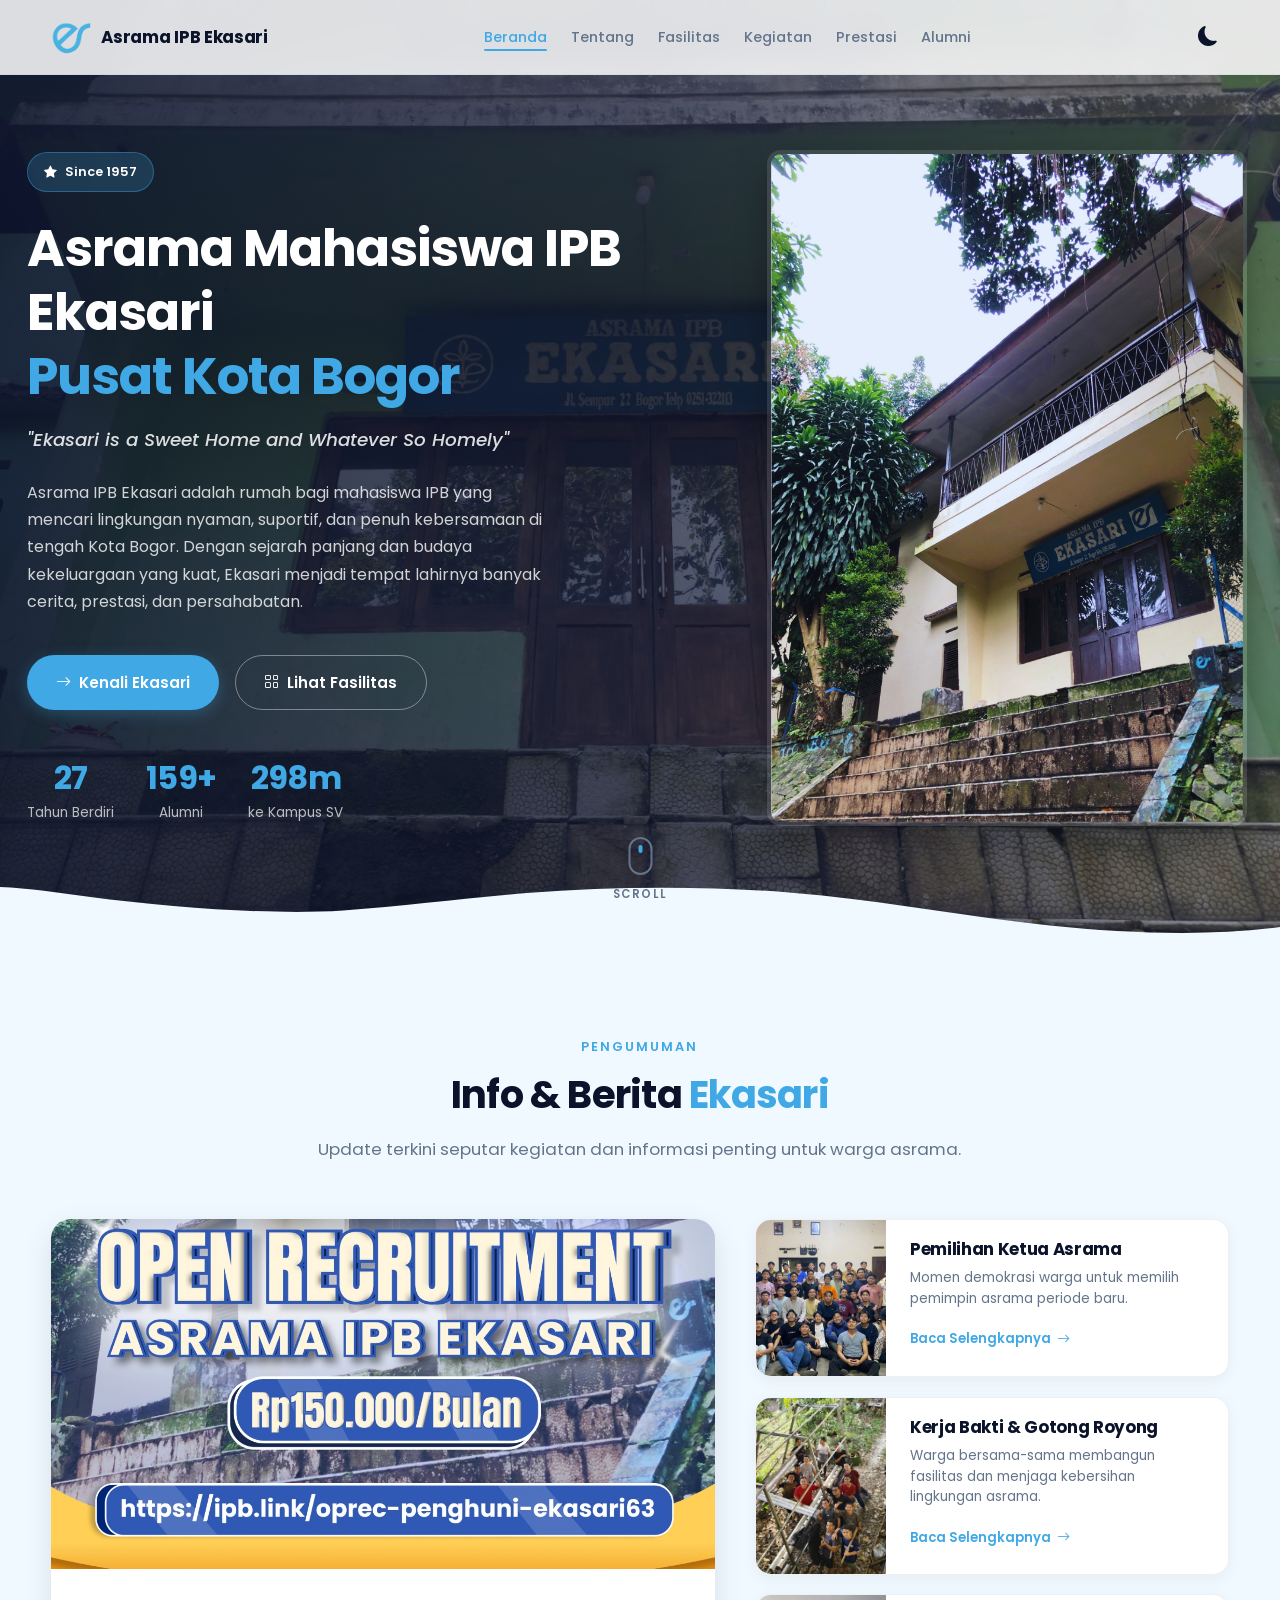
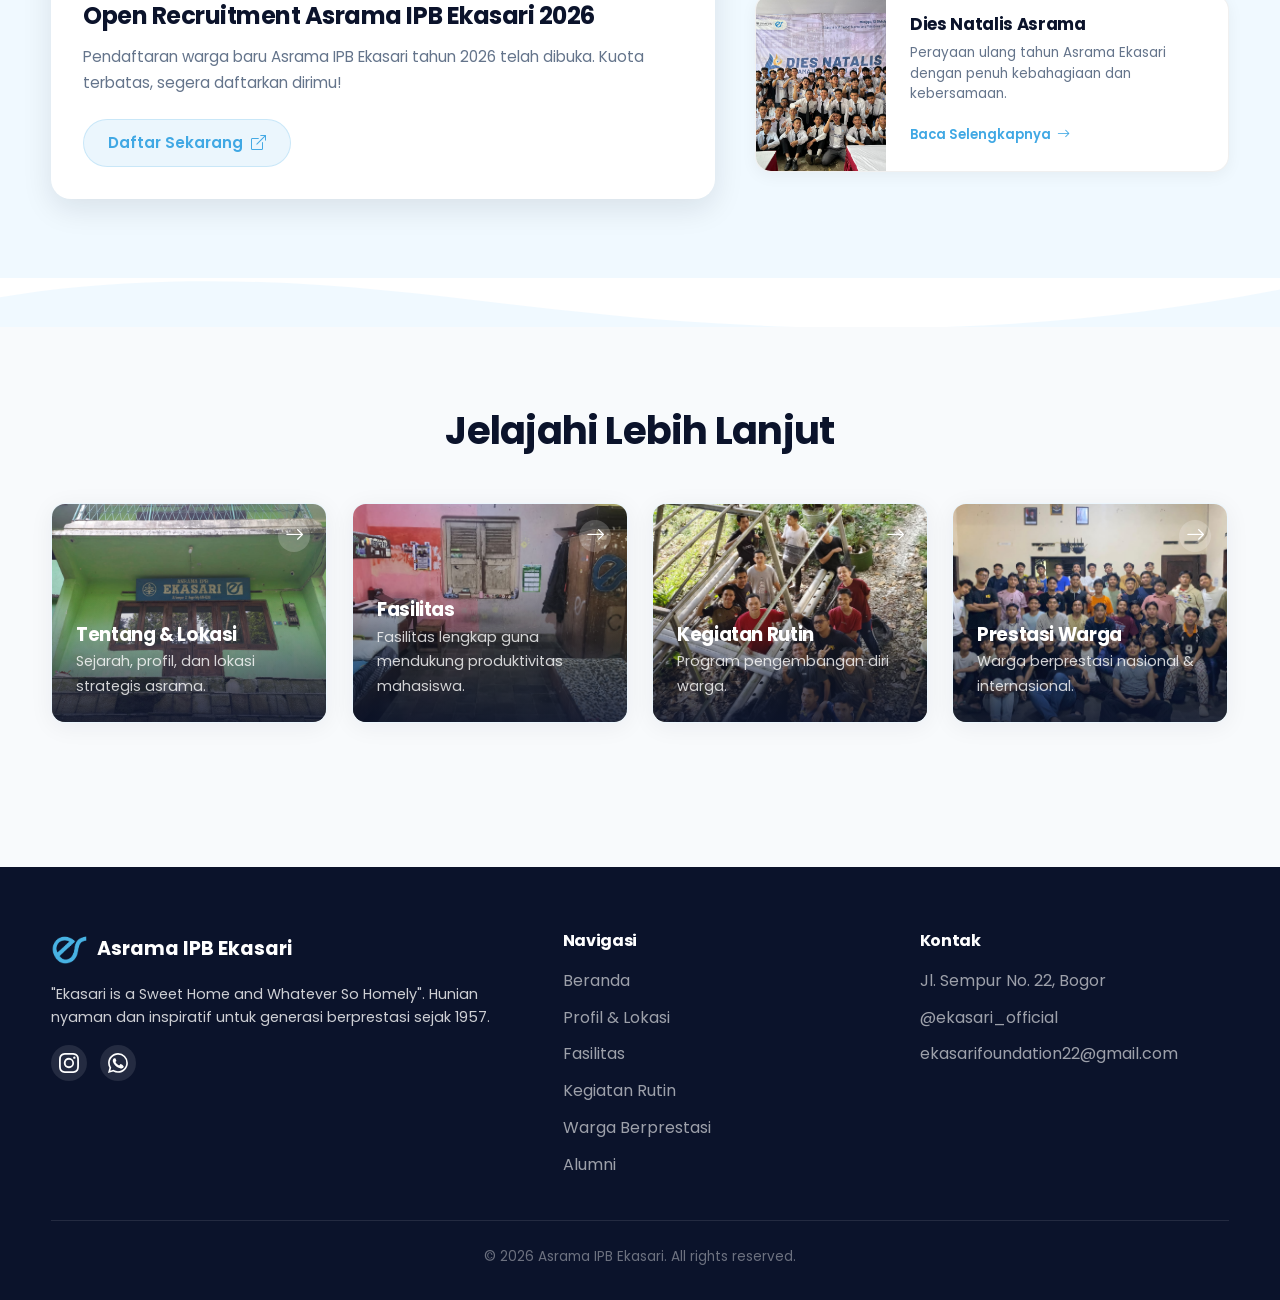
==== index.html @ 07727f21 "commit pertama" ====
<!DOCTYPE html>
<html lang="id">

<head>
  <meta charset="UTF-8">
  <meta name="viewport" content="width=device-width, initial-scale=1.0">
  <link rel="icon" href="assets/images/logo-ekasari.png" type="image/png">
  <title>Asrama IPB Ekasari – Hunian Mahasiswa di Pusat Kota Bogor</title>
  <link rel="canonical" href="https://asramaekasari.com/">
  <meta name="description"
    content="Situs Resmi Asrama IPB Ekasari - Rumah kedua bagi generasi berprestasi. Hunian mahasiswa swakelola strategis, nyaman, dan berkarakter di pusat Kota Bogor.">
  <meta name="keywords"
    content="asrama ipb ekasari, asrama bogor, asrama mahasiswa, sekolah vokasi ipb, hunian mahasiswa bogor, asrama putra bogor, asrama ipb">
  <meta name="author" content="Asrama IPB Ekasari">
  <meta name="robots" content="index, follow">

  <!-- Open Graph / Facebook -->
  <meta property="og:type" content="website">
  <meta property="og:url" content="https://asramaekasari.com/">
  <meta property="og:title" content="Asrama IPB Ekasari – Hunian Mahasiswa di Pusat Kota Bogor">
  <meta property="og:description"
    content="Situs Resmi Asrama IPB Ekasari. Hunian mahasiswa swakelola yang strategis, nyaman, dan berkarakter di pusat Kota Bogor dekat Kampus SV IPB.">
  <meta property="og:image" content="https://asramaekasari.com/assets/images/logo-ekasari.png">

  <!-- Twitter -->
  <meta property="twitter:card" content="summary_large_image">
  <meta property="twitter:url" content="https://asramaekasari.com/">
  <meta property="twitter:title" content="Asrama IPB Ekasari – Hunian Mahasiswa di Pusat Kota Bogor">
  <meta property="twitter:description"
    content="Situs Resmi Asrama IPB Ekasari. Hunian mahasiswa swakelola yang strategis, nyaman, dan berkarakter di pusat Kota Bogor dekat Kampus SV IPB.">
  <meta property="twitter:image" content="https://asramaekasari.com/assets/images/logo-ekasari.png">

  <!-- JSON-LD: Organization + LodgingBusiness -->
  <script type="application/ld+json">
  {
    "@context": "https://schema.org",
    "@type": ["LodgingBusiness", "Organization"],
    "name": "Asrama IPB Ekasari",
    "description": "Asrama mahasiswa swakelola IPB University yang berlokasi di pusat Kota Bogor, berdiri sejak 1957.",
    "image": "https://asramaekasari.com/assets/images/logo-ekasari.png",
    "@id": "https://asramaekasari.com/#organization",
    "url": "https://asramaekasari.com",
    "telephone": "+622518322113",
    "email": "ekasarifoundation22@gmail.com",
    "foundingDate": "1957",
    "address": {
      "@type": "PostalAddress",
      "streetAddress": "Jl. Sempur No. 22, RT.01/RW.01, Kelurahan Sempur, Kecamatan Bogor Tengah",
      "addressLocality": "Bogor",
      "postalCode": "16129",
      "addressRegion": "Jawa Barat",
      "addressCountry": "ID"
    },
    "geo": {
      "@type": "GeoCoordinates",
      "latitude": -6.586675093406307,
      "longitude": 106.79339367499026
    },
    "hasMap": "https://maps.google.com/?q=Asrama+IPB+Ekasari+Sempur+Bogor",
    "sameAs": [
      "https://instagram.com/ekasari_official",
      "https://tiktok.com/@ekasari_official"
    ]
  }
  </script>

  <!-- JSON-LD: WebSite Schema -->
  <script type="application/ld+json">
  {
    "@context": "https://schema.org",
    "@type": "WebSite",
    "name": "Asrama IPB Ekasari",
    "url": "https://asramaekasari.com",
    "inLanguage": "id-ID",
    "publisher": {
      "@id": "https://asramaekasari.com/#organization"
    }
  }
  </script>

  <link rel="stylesheet" href="css/style.css">
  <link rel="stylesheet" href="https://cdn.jsdelivr.net/npm/bootstrap-icons@1.11.3/font/bootstrap-icons.min.css">
  <!-- Google Fonts: preconnect untuk performa lebih cepat -->
  <link rel="preconnect" href="https://fonts.googleapis.com">
  <link rel="preconnect" href="https://fonts.gstatic.com" crossorigin>
  <link rel="stylesheet" href="https://fonts.googleapis.com/css2?family=Poppins:wght@300;400;500;600;700&display=swap"
    media="print" onload="this.media='all'">
  <noscript>
    <link rel="stylesheet"
      href="https://fonts.googleapis.com/css2?family=Poppins:wght@300;400;500;600;700&display=swap">
  </noscript>
</head>

<body>
  <script>
    (function () {
      const savedTheme = localStorage.getItem('theme');
      const prefersDark = window.matchMedia && window.matchMedia('(prefers-color-scheme: dark)').matches;
      if (savedTheme === 'dark' || (!savedTheme && prefersDark)) {
        document.body.classList.add('dark-theme');
      }
    })();
  </script>

  <!-- BACKGROUND GLOWS -->
  <div class="bg-glow-1"></div>
  <div class="bg-glow-2"></div>

  <!-- NAVBAR -->
  <nav id="navbar">
    <div class="container nav-inner">
      <a href="/" class="logo">
        <img src="assets/images/logo-ekasari.png" alt="Logo Asrama IPB Ekasari">
        <span>Asrama IPB Ekasari</span>
      </a>
      <ul class="nav-links">
        <li><a href="/" class="active">Beranda</a></li>
        <li><a href="tentang.html">Tentang</a></li>
        <li><a href="fasilitas.html">Fasilitas</a></li>
        <li><a href="kegiatan.html">Kegiatan</a></li>
        <li><a href="prestasi.html">Prestasi</a></li>
        <li><a href="alumni.html">Alumni</a></li>
      </ul>
      <div class="nav-actions">
        <button id="theme-toggle" class="theme-toggle-btn" aria-label="Ubah Tema">
          <i class="bi bi-moon-fill"></i>
        </button>
        <button class="nav-toggle">☰</button>
      </div>
    </div>
  </nav>

  <!-- HERO / BANNER (DARK OVERLAY) -->
  <header class="hero">
    <div class="hero-bg">
      <img src="assets/images/asrama-depan.jpg" alt="Tampak depan gedung Asrama IPB Ekasari di Jalan Sempur Bogor">
    </div>
    <div class="container hero-content">
      <div class="hero-badge reveal reveal-up">
        <i class="bi bi-star-fill"></i> Since 1957
      </div>
      <h1 class="reveal reveal-up" style="--delay: 0.15s;">Asrama Mahasiswa IPB Ekasari<br><span class="text-sky">Pusat
          Kota Bogor</span></h1>
      <p class="hero-tagline reveal reveal-up" style="--delay: 0.3s;">"Ekasari is a Sweet Home and Whatever So Homely"
      </p>
      <p class="hero-desc reveal reveal-up" style="--delay: 0.45s;">Asrama IPB Ekasari adalah rumah bagi mahasiswa IPB
        yang mencari lingkungan nyaman, suportif, dan penuh kebersamaan di tengah Kota Bogor. Dengan sejarah panjang dan
        budaya kekeluargaan yang kuat, Ekasari menjadi tempat lahirnya banyak cerita, prestasi, dan persahabatan.</p>
      <div class="hero-actions reveal reveal-up" style="--delay: 0.6s;">
        <a href="tentang.html" class="btn btn-primary">
          <i class="bi bi-arrow-right"></i> Kenali Ekasari
        </a>
        <a href="fasilitas.html" class="btn btn-outline">
          <i class="bi bi-grid"></i> Lihat Fasilitas
        </a>
      </div>
      <div class="hero-stats reveal reveal-up" style="--delay: 0.75s;">
        <div class="stat">
          <h3><span class="stat-number" data-target="68">0</span></h3>
          <p>Tahun Berdiri</p>
        </div>
        <div class="stat">
          <h3><span class="stat-number" data-target="400">0</span>+</h3>
          <p>Alumni</p>
        </div>
        <div class="stat">
          <h3><span class="stat-number" data-target="750">0</span>m</h3>
          <p>ke Kampus SV</p>
        </div>
      </div>
    </div>
    <div class="hero-visual reveal reveal-scale" style="--delay: 0.3s;">
      <img src="assets/images/Asrama Tampak Depan 1 1.png" alt="Foto tampak depan Asrama IPB Ekasari" loading="eager">
    </div>

    <!-- SCROLL DOWN INDICATOR (IDE B) -->
    <div class="scroll-indicator">
      <div class="mouse">
        <div class="wheel"></div>
      </div>
      <span>Scroll</span>
    </div>

    <!-- WAVE TRANSITION SEPARATOR (IDE C) -->
    <div class="custom-shape-divider bottom">
      <svg data-name="Layer 1" xmlns="http://www.w3.org/2000/svg" viewBox="0 0 1200 120" preserveAspectRatio="none">
        <path
          d="M321.39,56.44c58-10.79,114.16-30.13,172-41.86,82.39-16.72,168.19-17.73,250.45-.39C823.78,31,906.67,72,985.66,92.83c70.05,18.48,146.53,26.09,214.34,3V120H0V0C26.9,2.77,55,14,83,23.36c84.37,28.24,176.3,43.79,238.39,33.08Z"
          class="fill-sky-pale"></path>
      </svg>
    </div>
  </header>

  <!-- ========== PENGUMUMAN / BERITA SECTION ========== -->
  <section class="announcement-section">
    <div class="container">
      <div class="section-header reveal reveal-up">
        <span class="section-label">Pengumuman</span>
        <h2>Info & Berita <span class="text-sky">Ekasari</span></h2>
        <p>Update terkini seputar kegiatan dan informasi penting untuk warga asrama.</p>
      </div>

      <div class="announcement-grid" id="announcement-grid-container">
        <!-- Static fallback untuk Googlebot (akan diganti JS setelah load) -->
        <noscript>
          <div class="main-card">
            <div class="main-card-content">
              <h3>Open Recruitment Asrama IPB Ekasari 2026</h3>
              <p>Pendaftaran warga baru Asrama IPB Ekasari tahun 2026 telah dibuka. Kuota terbatas, segera daftarkan
                dirimu!</p>
              <a href="https://ipb.link/oprec-penghuni-ekasari63" target="_blank" class="btn-read-more">Daftar
                Sekarang</a>
            </div>
          </div>
          <div class="side-cards">
            <div class="side-card">
              <div class="side-info">
                <h4>Dies Natalis Asrama</h4>
                <p>Perayaan ulang tahun Asrama Ekasari dengan penuh kebahagiaan dan kebersamaan.</p>
              </div>
            </div>
            <div class="side-card">
              <div class="side-info">
                <h4>Kerja Bakti &amp; Gotong Royong</h4>
                <p>Warga bersama-sama membangun fasilitas dan menjaga kebersihan lingkungan asrama.</p>
              </div>
            </div>
            <div class="side-card">
              <div class="side-info">
                <h4>Pemilihan Ketua Asrama</h4>
                <p>Momen demokrasi warga untuk memilih pemimpin asrama periode baru.</p>
              </div>
            </div>
          </div>
        </noscript>
        <!-- Loader Placeholder (hanya tampil jika JS aktif) -->
        <div id="news-js-loader" style="grid-column: 1/-1; padding: 3rem; text-align: center;">
          <i class="bi bi-hourglass-split"
            style="font-size: 2.5rem; color: var(--sky); animation: skeleton-glow 1.5s infinite alternate;"></i>
          <p style="margin-top: 1rem; color: var(--text-muted);">Memuat berita...</p>
        </div>
      </div>
    </div>

    <!-- WAVE TRANSITION SEPARATOR (IDE C) -->
    <div class="custom-shape-divider bottom">
      <svg data-name="Layer 1" xmlns="http://www.w3.org/2000/svg" viewBox="0 0 1200 120" preserveAspectRatio="none">
        <path
          d="M0,0V46.29c47.79-22.2,103.59-34.17,158-37.58,186-11.67,314.12,69.56,512,100,181.75,28,348.06,8,530-81.8V0Z"
          class="fill-surface"></path>
      </svg>
    </div>
  </section>

  <!-- ========== JELAJAHI LEBIH LANJUT ========== -->
  <section class="explore-section">
    <div class="container">
      <h2 class="reveal reveal-up">Jelajahi Lebih Lanjut</h2>
      <div class="explore-grid">
        <!-- Kartu 1: Gedung Asrama Depan -->
        <a href="tentang.html" class="explore-card reveal reveal-scale" style="--delay: 0.1s;">
          <img src="assets/images/asrama-depan.jpg" alt="Gedung Asrama IPB Ekasari tampak depan" loading="lazy">
          <div class="explore-overlay">
            <h3>Tentang &amp; Lokasi</h3>
            <p>Sejarah, profil, dan lokasi strategis asrama.</p>
          </div>
          <div class="explore-arrow"><i class="bi bi-arrow-right"></i></div>
        </a>

        <!-- Kartu 2: Foto Kamar -->
        <a href="fasilitas.html" class="explore-card reveal reveal-scale" style="--delay: 0.25s;">
          <img src="assets/images/kamar.jpg" alt="Kamar tidur Asrama IPB Ekasari" loading="lazy">
          <div class="explore-overlay">
            <h3>Fasilitas</h3>
            <p>Fasilitas lengkap guna mendukung produktivitas mahasiswa.</p>
          </div>
          <div class="explore-arrow"><i class="bi bi-arrow-right"></i></div>
        </a>

        <!-- Kartu 3: Kegiatan -->
        <a href="kegiatan.html" class="explore-card reveal reveal-scale" style="--delay: 0.4s;">
          <img src="assets/images/kerja-bakti.jpg" alt="Kegiatan kerja bakti warga Asrama IPB Ekasari" loading="lazy">
          <div class="explore-overlay">
            <h3>Kegiatan Rutin</h3>
            <p>Program pengembangan diri warga.</p>
          </div>
          <div class="explore-arrow"><i class="bi bi-arrow-right"></i></div>
        </a>

        <!-- Kartu 4: Prestasi -->
        <a href="prestasi.html" class="explore-card reveal reveal-scale" style="--delay: 0.55s;">
          <img src="assets/images/ketua.jpg" alt="Prestasi warga Asrama IPB Ekasari" loading="lazy">
          <div class="explore-overlay">
            <h3>Prestasi Warga</h3>
            <p>Warga berprestasi nasional &amp; internasional.</p>
          </div>
          <div class="explore-arrow"><i class="bi bi-arrow-right"></i></div>
        </a>
      </div>
    </div>
  </section>

  <!-- FOOTER -->
  <footer>
    <div class="container">
      <div class="footer-grid">
        <div>
          <div class="footer-brand">
            <img src="assets/images/logo-ekasari.png" alt="Logo Asrama IPB Ekasari" loading="lazy">
            Asrama IPB Ekasari
          </div>
          <p>"Ekasari is a Sweet Home and Whatever So Homely". Hunian nyaman dan inspiratif untuk generasi berprestasi
            sejak 1957.</p>
          <div class="socials">
            <a href="https://instagram.com/ekasari_official" target="_blank" title="Instagram Asrama Ekasari">
              <svg xmlns="http://www.w3.org/2000/svg" width="20" height="20" fill="currentColor" viewBox="0 0 16 16">
                <path
                  d="M8 0C5.829 0 5.556.01 4.703.048 3.85.088 3.269.222 2.76.42a3.9 3.9 0 0 0-1.417.923A3.9 3.9 0 0 0 .42 2.76C.222 3.268.087 3.85.048 4.7.01 5.555 0 5.827 0 8.001c0 2.172.01 2.444.048 3.297.04.852.174 1.433.372 1.942.205.526.478.972.923 1.417.444.445.89.719 1.416.923.51.198 1.09.333 1.942.372C5.555 15.99 5.827 16 8 16s2.444-.01 3.298-.048c.851-.04 1.434-.174 1.943-.372a3.9 3.9 0 0 0 1.416-.923c.445-.445.718-.891.923-1.417.197-.509.332-1.09.372-1.942C15.99 10.445 16 10.173 16 8s-.01-2.444-.048-3.298c-.04-.851-.175-1.433-.372-1.941a3.9 3.9 0 0 0-.923-1.417A3.9 3.9 0 0 0 13.24.42c-.51-.198-1.092-.333-1.943-.372C10.443.01 10.172 0 7.998 0zm-.717 1.442h.718c2.136 0 2.389.007 3.232.046.78.035 1.204.166 1.486.275.373.145.64.319.92.599s.453.546.598.92c.11.281.24.705.275 1.485.039.843.047 1.096.047 3.231s-.008 2.389-.047 3.232c-.035.78-.166 1.203-.275 1.485a2.5 2.5 0 0 1-.599.919c-.28.28-.546.453-.92.598-.28.11-.704.24-1.485.276-.843.038-1.096.047-3.232.047s-2.39-.009-3.233-.047c-.78-.036-1.203-.166-1.485-.276a2.5 2.5 0 0 1-.92-.598 2.5 2.5 0 0 1-.6-.92c-.109-.281-.24-.705-.275-1.485-.038-.843-.046-1.096-.046-3.233s.008-2.388.046-3.231c.036-.78.166-1.204.276-1.486.145-.373.319-.64.599-.92.28-.28.546-.453.92-.598.282-.11.705-.24 1.485-.276.738-.034 1.024-.044 2.515-.045zm4.988 1.328a.96.96 0 1 0 0 1.92.96.96 0 0 0 0-1.92m-4.27 1.122a4.109 4.109 0 1 0 0 8.217 4.109 4.109 0 0 0 0-8.217m0 1.441a2.667 2.667 0 1 1 0 5.334 2.667 2.667 0 0 1 0-5.334" />
              </svg>
            </a>
            <a href="https://wa.me/6285624373623" target="_blank" title="WhatsApp Pengelola Asrama">
              <svg xmlns="http://www.w3.org/2000/svg" width="20" height="20" fill="currentColor" viewBox="0 0 16 16">
                <path
                  d="M13.601 2.326A7.85 7.85 0 0 0 7.994 0C3.627 0 .068 3.558.064 7.926c0 1.399.366 2.76 1.057 3.965L0 16l4.204-1.102a7.9 7.9 0 0 0 3.79.977h.004c4.368 0 7.926-3.559 7.93-7.93a7.9 7.9 0 0 0-2.327-5.615ZM7.994 14.521a6.6 6.6 0 0 1-3.356-.92l-.24-.144-2.494.654.666-2.433-.156-.251a6.56 6.56 0 0 1-1.007-3.505c0-3.626 2.957-6.584 6.591-6.584a6.56 6.56 0 0 1 4.66 1.931 6.56 6.56 0 0 1 1.928 4.66c-.004 3.639-2.961 6.592-6.592 6.592m3.69-4.98c-.202-.101-1.202-.594-1.392-.661-.18-.067-.312-.101-.443.1-.13.2-.507.64-.622.776-.115.137-.23.151-.432.05-.203-.102-.855-.315-1.63-1.003-.603-.538-1.01-1.204-1.128-1.405-.117-.201-.012-.31.09-.41.09-.09.202-.236.3-.354.1-.117.133-.2.2-.331.066-.134.034-.251-.017-.352-.05-.101-.443-1.066-.607-1.46-.16-.388-.32-.335-.443-.341-.122-.006-.262-.006-.402-.006a.8.8 0 0 0-.58.271c-.2.22-.763.747-.763 1.82s.78 2.124.89 2.27c.111.148 1.53 2.336 3.707 3.28.518.224.924.359 1.24.46.52.166.993.143 1.368.087.417-.063 1.202-.492 1.372-.942.17-.45.17-.837.12-.921-.05-.084-.18-.137-.382-.238" />
              </svg>
            </a>
          </div>
        </div>
        <div>
          <h4>Navigasi</h4>
          <ul>
            <li><a href="/">Beranda</a></li>
            <li><a href="tentang.html">Profil &amp; Lokasi</a></li>
            <li><a href="fasilitas.html">Fasilitas</a></li>
            <li><a href="kegiatan.html">Kegiatan Rutin</a></li>
            <li><a href="prestasi.html">Warga Berprestasi</a></li>
            <li><a href="alumni.html">Alumni</a></li>
          </ul>
        </div>
        <div>
          <h4>Kontak</h4>
          <ul>
            <li><a href="https://maps.google.com/?q=Asrama%20IPB%20Ekasari%20Sempur%20Bogor" target="_blank">Jl. Sempur
                No. 22, Bogor</a></li>
            <li><a href="https://instagram.com/ekasari_official" target="_blank">@ekasari_official</a></li>
            <li><a href="mailto:ekasarifoundation22@gmail.com">ekasarifoundation22@gmail.com</a></li>
          </ul>
        </div>
      </div>
      <div class="copyright">&copy; 2026 Asrama IPB Ekasari. All rights reserved.</div>
    </div>
  </footer>

  <script src="js/db.js"></script>
  <script>
    // --- DYNAMIC NEWS LOADER FOR HOME PAGE ---
    // Sembunyikan loader statis sebelum JS berjalan
    document.addEventListener('DOMContentLoaded', () => {
      const jsLoader = document.getElementById('news-js-loader');
      if (jsLoader) jsLoader.style.display = 'block';
    });
    window.addEventListener('DOMContentLoaded', async () => {
      const container = document.getElementById('announcement-grid-container');

      try {
        const news = await window.ekasariDb.getNews();
        if (news.length === 0) {
          container.innerHTML = '<p style="grid-column: 1/-1; text-align: center; color: var(--text-muted); padding: 2rem 0;">Belum ada berita saat ini.</p>';
          return;
        }

        // Sort by date desc
        news.sort((a, b) => new Date(b.date) - new Date(a.date));

        // Find main card (isMain === true)
        let mainItem = news.find(item => item.isMain);
        if (!mainItem) {
          mainItem = news[0]; // fallback to latest
        }

        // Filter side cards (excluding main card)
        const sideItems = news.filter(item => item.id !== mainItem.id).slice(0, 3);

        let mainHtml = '';
        const mainLink = mainItem.link ? mainItem.link : `artikel.html?id=${mainItem.id}`;
        const mainTarget = mainItem.link ? 'target="_blank"' : '';
        const mainBtnLabel = mainItem.link ? 'Daftar Sekarang <i class="bi bi-box-arrow-up-right"></i>' : 'Baca Selengkapnya <i class="bi bi-arrow-right"></i>';

        mainHtml = `
          <div class="main-card reveal reveal-left">
            <img src="${mainItem.image}" alt="${mainItem.title}" onerror="this.src='assets/images/logo-ekasari.png'">
            <div class="main-card-content">
              <h3>${mainItem.title}</h3>
              <p>${mainItem.summary}</p>
              <a href="${mainLink}" ${mainTarget} class="btn-read-more">
                ${mainBtnLabel}
              </a>
            </div>
          </div>
        `;

        let sideHtml = '<div class="side-cards">';
        sideItems.forEach((item, index) => {
          const delay = 0.1 + index * 0.15;
          const itemLink = item.link ? item.link : `artikel.html?id=${item.id}`;
          const itemTarget = item.link ? 'target="_blank"' : '';
          sideHtml += `
            <div class="side-card reveal reveal-right" style="--delay: ${delay}s;">
              <div class="side-img-wrap">
                <img src="${item.image}" alt="${item.title}" onerror="this.src='assets/images/logo-ekasari.png'">
              </div>
              <div class="side-info">
                <h4>${item.title}</h4>
                <p>${item.summary}</p>
                <a href="${itemLink}" ${itemTarget} class="btn-read-more-small">
                  Baca Selengkapnya <i class="bi bi-arrow-right"></i>
                </a>
              </div>
            </div>
          `;
        });
        sideHtml += '</div>';

        container.innerHTML = mainHtml + sideHtml;

        // Re-observe new reveal elements
        if (window.IntersectionObserver) {
          const homeObserver = new IntersectionObserver((entries) => {
            entries.forEach(entry => {
              if (entry.isIntersecting) {
                entry.target.classList.add('active');
              }
            });
          }, { threshold: 0.1 });

          container.querySelectorAll('.reveal').forEach(el => homeObserver.observe(el));
        }

      } catch (err) {
        console.error('Error loading news:', err);
        container.innerHTML = '<p style="grid-column: 1/-1; text-align: center; color: var(--danger); padding: 2rem 0;">Gagal memuat info & berita.</p>';
      }
    });
  </script>
  <script src="js/script.js"></script>
</body>

</html>
---- css/style.css ----
/* ============================================
   ASRAMA IPB EKASARI - PROFESSIONAL WEBSITE
   ============================================ */

/* --- Variables --- */
:root {
  --navy: #0B132B;
  --navy-light: #1C2541;
  --sky: #40A8E4;
  --sky-soft: #BAE6FD;
  --sky-pale: #F0F9FF;
  --gold: #C59D2C;
  --bg: #F8FAFC;
  --surface: #FFFFFF;
  --text: #1E293B;
  --text-muted: #64748B;
  --radius: 14px;
  --shadow: 0 4px 24px rgba(11, 19, 43, 0.06);
  --transition: all 0.3s cubic-bezier(0.4, 0, 0.2, 1);
  --footer-bg: #0B132B;
}

body.dark-theme {
  --bg: #0B132B;
  --surface: #1C2541;
  --text: #F8FAFC;
  --text-muted: #94A3B8;
  --navy: #FFFFFF;
  --navy-light: #F0F9FF;
  --sky-pale: #1E293B;
  --sky-soft: #334155;
  --shadow: 0 8px 32px rgba(0, 0, 0, 0.35);
  --footer-bg: #070A13;
}

/* --- Reset --- */
* {
  margin: 0;
  padding: 0;
  box-sizing: border-box;
}

html {
  scroll-behavior: smooth;
  scroll-padding-top: 90px;
}

body {
  font-family: "Poppins", sans-serif;
  background: var(--bg);
  color: var(--text);
  line-height: 1.7;
  overflow-x: hidden;
  -webkit-font-smoothing: antialiased;
}

/* --- Typography --- */
h1, h2, h3, h4 {
  font-weight: 700;
  letter-spacing: -0.02em;
  line-height: 1.25;
  color: var(--navy);
}

h1 { font-size: clamp(2rem, 4.5vw, 3.2rem); }
h2 { font-size: clamp(1.8rem, 3.5vw, 2.4rem); }
h3 { font-size: 1.4rem; }
p { font-weight: 400; }
.text-sky { color: var(--sky); }
.text-gold { color: var(--gold); }
.container { width: 92%; max-width: 1200px; margin: 0 auto; }

/* --- Section Header --- */
.section-header { text-align: center; margin-bottom: 3rem; }
.section-label {
  display: block; text-align: center; font-size: 0.8rem; font-weight: 600;
  letter-spacing: 2px; text-transform: uppercase; color: var(--sky); margin-bottom: 0.5rem;
}

/* --- Reveal Animation --- */
.reveal {
  opacity: 0;
  transform: translateY(30px);
  transition: opacity var(--duration, 0.8s) cubic-bezier(0.16, 1, 0.3, 1),
              transform var(--duration, 0.8s) cubic-bezier(0.16, 1, 0.3, 1);
  transition-delay: var(--delay, 0s);
  will-change: transform, opacity;
}

.reveal-up {
  transform: translateY(40px);
}

.reveal-down {
  transform: translateY(-40px);
}

.reveal-left {
  transform: translateX(-40px);
}

.reveal-right {
  transform: translateX(40px);
}

.reveal-scale {
  transform: scale(0.92);
}

.reveal-fade {
  transform: none;
}

.reveal.active {
  opacity: 1;
  transform: translate(0, 0) scale(1);
}

/* ============================================
   NAVIGATION
   ============================================ */
nav {
  position: fixed; top: 0; left: 0; right: 0; padding: 1rem 0; z-index: 1000;
  background: rgba(255,255,255,0.85); backdrop-filter: blur(12px);
  border-bottom: 1px solid rgba(64,168,228,0.1);
  transition: var(--transition);
}
nav.scrolled { box-shadow: var(--shadow); padding: 0.7rem 0; }
.nav-inner { display: flex; justify-content: space-between; align-items: center; }
.logo { display: flex; align-items: center; gap: 10px; text-decoration: none; color: var(--navy); }
.logo img { width: 40px; height: 40px; object-fit: contain; }
.logo span { font-weight: 700; font-size: 1.05rem; letter-spacing: -0.3px; }
.nav-links { display: flex; gap: 1.5rem; list-style: none; }
.nav-links a { text-decoration: none; color: var(--text-muted); font-weight: 500; font-size: 0.9rem; position: relative; padding-bottom: 4px; }
.nav-links a:hover, .nav-links a.active { color: var(--sky); }
.nav-links a.active::after {
  content: ''; position: absolute; bottom: 0; left: 0; width: 100%; height: 2px;
  background: var(--sky); border-radius: 2px;
}
.nav-toggle { display: none; background: none; border: none; font-size: 1.5rem; cursor: pointer; color: var(--navy); }
@media(max-width: 768px) {
  .nav-links { display: none; position: absolute; top: 100%; left: 0; right: 0; background: var(--surface); flex-direction: column; padding: 1rem; box-shadow: var(--shadow); border-radius: 0 0 var(--radius) var(--radius); }
  .nav-toggle { display: block; }
  .nav-links.open { display: flex; }
}

/* ============================================
   HERO / BANNER
   ============================================ */
.hero {
  min-height: 100vh;
  display: grid;
  grid-template-columns: 1.1fr 0.9fr;
  align-items: center;
  gap: 4rem;
  padding: 120px 0 80px;
  position: relative;
  overflow: hidden;
}
.hero-bg { position: absolute; inset: 0; z-index: -1; }
.hero-bg img { width: 100%; height: 100%; object-fit: cover; filter: brightness(0.9) contrast(1.05); }
/* Overlay halus - kiri lebih gelap agar teks terbaca */
.hero-bg::after {
  content: ''; position: absolute; inset: 0;
  background: linear-gradient(90deg,
    rgba(248,250,252,0.82) 0%,
    rgba(248,250,252,0.50) 55%,
    rgba(248,250,252,0.10) 100%
  );
}
.hero-content { padding: 2rem 0; position: relative; z-index: 2; }
.hero-badge {
  display: inline-flex; align-items: center; gap: 8px;
  background: var(--sky-pale); border: 1px solid var(--sky-soft);
  color: var(--navy); padding: 0.5rem 1rem; border-radius: 50px;
  font-size: 0.8rem; font-weight: 600; margin-bottom: 1.5rem;
}
.hero h1 { margin-bottom: 1rem; }
.hero h1 span { color: var(--sky); }
.hero-tagline { font-style: italic; color: var(--text-muted); font-size: 1.15rem; margin-bottom: 1.5rem; font-weight: 500; }
.hero-desc { max-width: 520px; color: var(--text-muted); margin-bottom: 2.5rem; }
.hero-actions { display: flex; gap: 1rem; flex-wrap: wrap; }
.btn {
  display: inline-flex; align-items: center; gap: 8px; padding: 0.85rem 1.8rem;
  border-radius: 50px; font-weight: 600; text-decoration: none;
  transition: var(--transition); border: none; cursor: pointer; font-size: 0.95rem;
}
.btn-primary { background: var(--sky); color: white; box-shadow: 0 4px 16px rgba(64,168,228,0.3); }
.btn-primary:hover { transform: translateY(-2px); box-shadow: 0 8px 24px rgba(64,168,228,0.4); }
.btn-outline { background: transparent; color: var(--navy); border: 1.5px solid var(--navy-light); }
.btn-outline:hover { background: var(--navy); color: white; }
.hero-stats { display: flex; gap: 2rem; margin-top: 3rem; flex-wrap: wrap; }
.stat { text-align: center; }
.stat h3 { font-size: 2rem; color: var(--sky); margin: 0; }
.stat p { color: var(--text-muted); font-size: 0.85rem; margin: 0.2rem 0 0; }
.hero-visual { height: 100%; display: flex; align-items: center; justify-content: center; }
.hero-visual img { width: 100%; max-width: 480px; border-radius: var(--radius); box-shadow: 0 12px 32px rgba(0,0,0,0.12); }
@media(max-width: 900px) {
  .hero { grid-template-columns: 1fr; text-align: center; }
  .hero-bg::after { background: linear-gradient(180deg, rgba(248,250,252,0.85) 0%, rgba(248,250,252,0.60) 70%, rgba(248,250,252,0.15) 100%); }
  .hero-actions, .hero-stats { justify-content: center; }
  .hero-visual { display: none; }
}

/* ============================================
   HIGHLIGHTS & EXPLORE (BERANDA)
   ============================================ */
.highlights { background: var(--sky-pale); padding: 5rem 0; }
.highlights h2 { text-align: center; margin-bottom: 3rem; }
.highlight-grid { display: grid; grid-template-columns: repeat(auto-fit, minmax(300px, 1fr)); gap: 1.5rem; }
.highlight-card {
  background: var(--surface); border-radius: var(--radius); padding: 2rem; text-align: center;
  border: 1px solid rgba(64,168,228,0.1); transition: var(--transition);
}
.highlight-card:hover { transform: translateY(-4px); box-shadow: 0 8px 28px rgba(64,168,228,0.12); }
.highlight-icon {
  width: 60px; height: 60px; background: linear-gradient(135deg, var(--sky), #2196F3);
  border-radius: 16px; display: flex; align-items: center; justify-content: center;
  color: white; font-size: 1.6rem; margin: 0 auto 1.2rem;
}
.highlight-card h3 { font-size: 1.15rem; margin-bottom: 0.5rem; }
.highlight-card p { color: var(--text-muted); font-size: 0.9rem; }

.explore-section { padding: 5rem 0; }
.explore-section h2 { text-align: center; margin-bottom: 3rem; }
.explore-grid { display: grid; grid-template-columns: repeat(auto-fit, minmax(250px, 1fr)); gap: 1.5rem; }
.explore-card {
  position: relative; background: var(--surface); border-radius: var(--radius);
  overflow: hidden; border: 1px solid rgba(64,168,228,0.1);
  transition: var(--transition); text-decoration: none; color: inherit; display: block;
}
.explore-card:hover { transform: translateY(-4px); box-shadow: 0 8px 28px rgba(64,168,228,0.15); }
.explore-card-header { height: 120px; background: linear-gradient(135deg, var(--sky), var(--navy)); display: flex; align-items: center; justify-content: center; font-size: 2.5rem; color: white; }
.explore-card-body { padding: 1.5rem; }
.explore-card-body h3 { font-size: 1.15rem; margin-bottom: 0.4rem; }
.explore-card-body p { color: var(--text-muted); font-size: 0.9rem; }
.explore-arrow { position: absolute; top: 1rem; right: 1rem; background: rgba(255,255,255,0.2); width: 32px; height: 32px; border-radius: 50%; display: flex; align-items: center; justify-content: center; color: white; font-size: 0.9rem; }

/* ============================================
   PAGE HEADER (See main definition at line 815)
   ============================================ */

/* ============================================
   SLIDER - KARTU GESER KIRI KANAN
   ============================================ */
.slider-wrapper { position: relative; padding: 0 3rem; }
.slider-container {
  display: flex; gap: 1.5rem; overflow-x: auto; scroll-behavior: smooth;
  scroll-snap-type: x mandatory; scrollbar-width: none; padding: 1rem 0.5rem 2rem;
}
.slider-container::-webkit-scrollbar { display: none; }
.slider-btn {
  position: absolute; top: 50%; transform: translateY(-50%); width: 48px; height: 48px;
  border-radius: 50%; background: var(--sky); color: white; border: none; cursor: pointer;
  display: flex; align-items: center; justify-content: center; font-size: 1.2rem; z-index: 10;
  transition: var(--transition); box-shadow: 0 4px 16px rgba(64,168,228,0.35);
}
.slider-btn:hover { background: var(--navy); transform: translateY(-50%) scale(1.1); }
.slider-btn-left { left: -0.5rem; }
.slider-btn-right { right: -0.5rem; }
@media(max-width: 768px) {
  .slider-wrapper { padding: 0 1.5rem; }
  .slider-btn { width: 40px; height: 40px; font-size: 1rem; }
}

/* --- SLIDER CARD: FASILITAS --- */
.facility-slide {
  flex: 0 0 280px; scroll-snap-align: start; background: var(--surface);
  border-radius: var(--radius); padding: 2rem 1.5rem; text-align: center;
  border: 1px solid rgba(64,168,228,0.08); transition: var(--transition);
}
.facility-slide:hover { transform: translateY(-4px); box-shadow: 0 8px 28px rgba(64,168,228,0.12); border-color: rgba(64,168,228,0.2); }
.facility-icon {
  width: 60px; height: 60px; background: var(--sky-pale); border-radius: 12px;
  display: flex; align-items: center; justify-content: center;
  color: var(--sky); font-size: 1.5rem; margin: 0 auto 1rem;
}
.facility-slide h3 { margin-bottom: 0.5rem; font-size: 1.2rem; }
.facility-slide p { color: var(--text-muted); font-size: 0.9rem; }

/* --- SLIDER CARD: KEGIATAN --- */
.kegiatan-slide {
  flex: 0 0 260px; scroll-snap-align: start; background: var(--surface);
  border-radius: var(--radius); padding: 2rem 1.5rem; text-align: center;
  border: 1px solid rgba(64,168,228,0.08); transition: var(--transition); position: relative; overflow: hidden;
}
.kegiatan-slide::before { content: ''; position: absolute; top: 0; left: 0; right: 0; height: 4px; background: linear-gradient(90deg, var(--sky), var(--gold)); }
.kegiatan-slide:hover { transform: translateY(-4px); box-shadow: 0 8px 28px rgba(64,168,228,0.12); }
.kegiatan-icon { width: 60px; height: 60px; background: var(--sky-pale); border-radius: 16px; display: flex; align-items: center; justify-content: center; color: var(--sky); font-size: 1.5rem; margin: 0 auto 1rem; }
.kegiatan-slide h3 { font-size: 1.1rem; margin-bottom: 0.5rem; }
.kegiatan-slide p { color: var(--text-muted); font-size: 0.85rem; }

/* --- SLIDER CARD: PRESTASI --- */
.prestasi-slide {
  flex: 0 0 320px; scroll-snap-align: start; background: var(--surface);
  border-radius: var(--radius); overflow: hidden; border: 1px solid rgba(64,168,228,0.08); transition: var(--transition);
}
.prestasi-slide:hover { transform: translateY(-4px); box-shadow: 0 8px 28px rgba(64,168,228,0.12); }
.prestasi-photo {
  height: 200px; background: linear-gradient(135deg, var(--sky-pale) 0%, #fff 100%);
  display: flex; align-items: flex-end; justify-content: center; overflow: hidden; position: relative;
}
.prestasi-photo img {
  width: 100%; height: 100%;
  object-fit: cover; object-position: center 15%;
  transform: scale(1.15);
  transition: transform 0.5s cubic-bezier(0.4, 0, 0.2, 1);
}
.prestasi-photo::after {
  content: '';
  position: absolute;
  inset: 0;
  background: linear-gradient(to bottom, rgba(0, 0, 0, 0) 50%, var(--surface) 100%);
  pointer-events: none;
  z-index: 1;
}
.prestasi-slide:hover .prestasi-photo img {
  transform: scale(1.22);
}
/* Transparent PNG photos: light mode uses sky-blue gradient, no blend mode needed */
.prestasi-photo.transparent {
  background: linear-gradient(180deg, #dbeeff 0%, #eef7ff 60%, #ffffff 100%);
  box-shadow: inset 0 -2px 12px rgba(64, 168, 228, 0.12);
}
.prestasi-photo.transparent img {
  object-fit: contain;
  padding: 4px 4px 0 4px;
  object-position: bottom center;
  transform: scale(1.0) !important;
  /* No mix-blend-mode needed — PNG transparency handles itself */
}
.prestasi-slide:hover .prestasi-photo.transparent img {
  transform: scale(1.05) !important;
}
.prestasi-avatar {
  width: 80px; height: 80px; background: linear-gradient(135deg, var(--sky), var(--navy));
  color: white; border-radius: 50%; display: flex; align-items: center; justify-content: center;
  font-weight: 700; font-size: 1.4rem;
}
.prestasi-body { padding: 1.5rem; }
.prestasi-body h3 { font-size: 1.1rem; margin-bottom: 0.2rem; }
.prestasi-body .program { color: var(--sky); font-size: 0.8rem; font-weight: 600; margin-bottom: 0.8rem; display: block; }
.prestasi-list { list-style: none; }
.prestasi-list li { display: flex; gap: 6px; margin-bottom: 6px; font-size: 0.85rem; color: var(--text-muted); line-height: 1.4; }
.prestasi-list li i { color: var(--gold); margin-top: 3px; flex-shrink: 0; font-size: 0.8rem; }

/* --- SLIDER CARD: ALUMNI --- */
.alumni-slide {
  flex: 0 0 300px; scroll-snap-align: start; background: var(--surface);
  border-radius: var(--radius); overflow: hidden;
  border: 1px solid rgba(64,168,228,0.08); transition: var(--transition);
}
.alumni-slide:hover { transform: translateY(-4px); box-shadow: 0 8px 28px rgba(64,168,228,0.12); }
.alumni-photo {
  height: 220px; background: linear-gradient(135deg, var(--sky-pale) 0%, #fff 100%);
  display: flex; align-items: flex-end; justify-content: center; overflow: hidden; position: relative;
}
.alumni-photo img { width: 100%; height: 100%; object-fit: cover; object-position: top center; }
.alumni-photo.contain img { object-fit: contain; padding: 10px; }
.alumni-body { padding: 1.5rem; text-align: center; }
.alumni-body h3 { font-size: 1.1rem; margin-bottom: 0.4rem; }
.alumni-body p { color: var(--text-muted); font-size: 0.85rem; line-height: 1.5; margin: 0; }

/* ============================================
   ABOUT / LOCATION
   ============================================ */
.about-grid { display: grid; grid-template-columns: 1fr 1.1fr; gap: 3.5rem; align-items: center; }
.about-img { position: relative; border-radius: var(--radius); overflow: hidden; box-shadow: var(--shadow); }
.about-img img { width: 100%; height: 100%; object-fit: cover; display: block; }
.about-year { position: absolute; bottom: -12px; right: -12px; background: var(--sky); color: white; padding: 0.8rem 1.2rem; border-radius: var(--radius); font-weight: 700; font-size: 1.8rem; box-shadow: 0 8px 20px rgba(64,168,228,0.3); }
.about-content h3 { margin-bottom: 1.2rem; }
.about-content p { color: var(--text-muted); margin-bottom: 1rem; }
.highlight-box { background: var(--sky-pale); border-left: 3px solid var(--sky); padding: 1rem 1.2rem; border-radius: 0 var(--radius) var(--radius) 0; margin: 1.5rem 0; }
.highlight-box p { margin: 0; font-weight: 500; color: var(--navy); font-style: italic; }
@media(max-width: 768px) { .about-grid { grid-template-columns: 1fr; gap: 2.5rem; } .about-year { right: 15px; bottom: 15px; } }

/* LOCATION / ADDRESS */
.location-grid { display: grid; grid-template-columns: 1fr 1fr; gap: 2.5rem; align-items: start; }
.address-card { background: var(--surface); padding: 2rem; border-radius: var(--radius); box-shadow: var(--shadow); border: 1px solid rgba(64,168,228,0.1); }
.address-card h3 { font-size: 1.4rem; margin-bottom: 0.8rem; }
.address-card p { color: var(--text-muted); margin-bottom: 1.5rem; line-height: 1.7; }
.btn-map { display: inline-flex; align-items: center; gap: 8px; background: var(--sky); color: white; padding: 0.7rem 1.4rem; border-radius: 50px; text-decoration: none; font-weight: 600; transition: var(--transition); font-size: 0.9rem; }
.btn-map:hover { transform: translateY(-2px); box-shadow: 0 6px 16px rgba(64,168,228,0.35); }
.place-list { display: grid; grid-template-columns: repeat(auto-fit, minmax(200px, 1fr)); gap: 1rem; }
.place-item { background: var(--surface); padding: 1rem; border-radius: var(--radius); display: flex; align-items: center; gap: 0.8rem; border: 1px solid rgba(64,168,228,0.1); }
.place-item i { color: var(--sky); font-size: 1.2rem; }
.place-item span { font-weight: 500; font-size: 0.9rem; }
.place-item small { display: block; color: var(--text-muted); font-size: 0.8rem; }
@media(max-width: 768px) { .location-grid { grid-template-columns: 1fr; } }

/* ============================================
   FOOTER - RAPI 3 KOLOM
   ============================================ */
footer { background: var(--footer-bg); color: rgba(255,255,255,0.8); padding: 4rem 0 2rem; margin-top: 4rem; }
.footer-grid { display: grid; grid-template-columns: 1.5fr 1fr 1fr; gap: 3rem; margin-bottom: 2rem; }
.footer-brand { color: white; font-weight: 700; font-size: 1.2rem; display: flex; align-items: center; gap: 10px; margin-bottom: 1rem; }
.footer-brand img { width: 36px; height: 36px; }
footer p { font-size: 0.9rem; line-height: 1.6; }
footer h4 { color: white; font-size: 1rem; margin-bottom: 1rem; }
footer ul { list-style: none; }
footer li { margin-bottom: 0.6rem; }
footer a { color: rgba(255,255,255,0.6); text-decoration: none; transition: 0.2s; }
footer a:hover { color: var(--sky); padding-left: 4px; }
.socials { display: flex; gap: 0.8rem; margin-top: 1rem; }
.socials a { width: 36px; height: 36px; background: rgba(255,255,255,0.1); border-radius: 50%; display: flex; align-items: center; justify-content: center; color: white; }
.socials a:hover { background: var(--sky); color: var(--navy); transform: translateY(-2px); }
.copyright { border-top: 1px solid rgba(255,255,255,0.1); padding-top: 1.5rem; text-align: center; color: rgba(255,255,255,0.4); font-size: 0.85rem; }
@media(max-width: 768px) { .footer-grid { grid-template-columns: 1fr; gap: 2rem; } }
/* ============================================
   PENGUMUMAN / ANNOUNCEMENT SECTION
   ============================================ */
.announcement-grid {
  display: grid;
  grid-template-columns: 1.4fr 1fr;
  gap: 2rem;
  align-items: start;
}

/* Kartu Utama Besar */
.main-card {
  border-radius: 20px;
  overflow: hidden;
  box-shadow: 0 10px 30px rgba(11, 19, 43, 0.15);
  transition: var(--transition);
  background: var(--surface);
}
.main-card:hover {
  transform: translateY(-5px);
  box-shadow: 0 15px 40px rgba(11, 19, 43, 0.2);
}
.main-card img {
  width: 100%;
  height: auto;
  display: block;
  object-fit: cover;
  min-height: 350px;
}

/* Kartu Samping */
.side-cards {
  display: flex;
  flex-direction: column;
  gap: 1rem;
}

.side-card {
  background: var(--surface);
  border-radius: 16px;
  overflow: hidden;
  display: flex;
  border: 1px solid rgba(0,0,0,0.05);
  box-shadow: var(--shadow);
  transition: var(--transition);
  cursor: pointer;
}
.side-card:hover {
  transform: translateY(-3px);
  box-shadow: 0 8px 25px rgba(0,0,0,0.1);
  border-color: var(--sky);
}

.side-img-wrap {
  width: 120px;
  flex-shrink: 0;
  background: #eee;
}
.side-img-wrap img {
  width: 100%;
  height: 100%;
  object-fit: cover;
  display: block;
}

.side-info {
  padding: 1rem 1.2rem;
  display: flex;
  flex-direction: column;
  justify-content: center;
}
.side-info h4 {
  font-size: 1rem;
  margin-bottom: 0.4rem;
  color: var(--navy);
  font-weight: 600;
}
.side-info p {
  color: var(--text-muted);
  font-size: 0.85rem;
  line-height: 1.5;
  margin: 0;
}

/* Responsive Pengumuman */
@media (max-width: 900px) {
  .announcement-grid {
    grid-template-columns: 1fr;
  }
  .main-card img {
    min-height: 250px;
  }
  .side-card {
    height: auto;
  }
  .side-img-wrap {
    width: 100px;
  }
}

@media (max-width: 480px) {
  .side-card {
    flex-direction: column;
  }
  .side-img-wrap {
    width: 100%;
    height: 150px;
  }
}

/* ============================================
   EXPLORE CARDS (UPDATE)
   ============================================ */
.explore-card {
  position: relative;
  border-radius: var(--radius);
  overflow: hidden;
  transition: var(--transition);
  text-decoration: none;
  color: inherit;
  display: block;
  height: 220px;
  box-shadow: var(--shadow);
}
.explore-card:hover {
  transform: translateY(-5px);
  box-shadow: 0 12px 30px rgba(0,0,0,0.15);
}
.explore-card img {
  width: 100%;
  height: 100%;
  object-fit: cover;
  transition: transform 0.5s ease;
}
.explore-card:hover img {
  transform: scale(1.05);
}
.explore-overlay {
  position: absolute;
  inset: 0;
  background: linear-gradient(0deg, rgba(11,19,43,0.85) 0%, transparent 60%);
  display: flex;
  flex-direction: column;
  justify-content: flex-end;
  padding: 1.5rem;
}
.explore-overlay h3 {
  font-size: 1.15rem;
  margin-bottom: 0.2rem;
  color: white;
}
.explore-overlay p {
  color: rgba(255,255,255,0.8);
  font-size: 0.9rem;
  margin: 0;
}
.explore-arrow {
  position: absolute;
  top: 1rem;
  right: 1rem;
  color: white;
  font-size: 1.2rem;
  background: rgba(255,255,255,0.2);
  width: 32px;
  height: 32px;
  border-radius: 50%;
  display: flex;
  align-items: center;
  justify-content: center;
}

/* ============================================
   HERO / BANNER - DARK OVERLAY
   ============================================ */
.hero {
  min-height: 100vh;
  display: grid;
  grid-template-columns: 1.1fr 0.9fr;
  align-items: center;
  gap: 4rem;
  padding: 120px 0 80px;
  position: relative;
  overflow: hidden;
}
.hero-bg { position: absolute; inset: 0; z-index: -1; }
.hero-bg img { width: 100%; height: 100%; object-fit: cover; }
/* DARK OVERLAY - Hitam transparan */
.hero-bg::after {
  content: '';
  position: absolute;
  inset: 0;
  background: linear-gradient(90deg,
    rgba(11, 19, 43, 0.88) 0%,
    rgba(11, 19, 43, 0.70) 50%,
    rgba(11, 19, 43, 0.30) 100%
  );
}
.hero-content { padding: 2rem 0; position: relative; z-index: 2; }
.hero-badge {
  display: inline-flex;
  align-items: center;
  gap: 8px;
  background: rgba(64, 168, 228, 0.2);
  border: 1px solid rgba(64, 168, 228, 0.4);
  color: #fff;
  padding: 0.5rem 1rem;
  border-radius: 50px;
  font-size: 0.8rem;
  font-weight: 600;
  margin-bottom: 1.5rem;
  backdrop-filter: blur(4px);
}
.hero h1 { margin-bottom: 1rem; color: #fff; }
.hero h1 span { color: var(--sky); }
.hero-tagline {
  font-style: italic;
  color: rgba(255, 255, 255, 0.85);
  font-size: 1.15rem;
  margin-bottom: 1.5rem;
  font-weight: 500;
}
.hero-desc {
  max-width: 520px;
  color: rgba(255, 255, 255, 0.80);
  margin-bottom: 2.5rem;
}
.hero-actions { display: flex; gap: 1rem; flex-wrap: wrap; }
.btn {
  display: inline-flex;
  align-items: center;
  gap: 8px;
  padding: 0.85rem 1.8rem;
  border-radius: 50px;
  font-weight: 600;
  text-decoration: none;
  transition: var(--transition);
  border: none;
  cursor: pointer;
  font-size: 0.95rem;
}
.btn-primary {
  background: var(--sky);
  color: white;
  box-shadow: 0 4px 16px rgba(64, 168, 228, 0.3);
}
.btn-primary:hover {
  transform: translateY(-2px);
  box-shadow: 0 8px 24px rgba(64, 168, 228, 0.4);
}
.btn-outline {
  background: transparent;
  color: #fff;
  border: 1.5px solid rgba(255, 255, 255, 0.4);
}
.btn-outline:hover {
  background: #fff;
  color: var(--navy);
}
.hero-stats { display: flex; gap: 2rem; margin-top: 3rem; flex-wrap: wrap; }
.stat { text-align: center; }
.stat h3 { font-size: 2rem; color: var(--sky); margin: 0; }
.stat p { color: rgba(255, 255, 255, 0.7); font-size: 0.85rem; margin: 0.2rem 0 0; }
.hero-visual { height: 100%; display: flex; align-items: center; justify-content: center; }
.hero-visual img {
  width: 100%;
  max-width: 480px;
  border-radius: var(--radius);
  box-shadow: 0 12px 32px rgba(0, 0, 0, 0.3);
  border: 4px solid rgba(255, 255, 255, 0.1);
}
@media (max-width: 900px) {
  .hero { grid-template-columns: 1fr; text-align: center; }
  .hero-bg::after {
    background: rgba(11, 19, 43, 0.75);
  }
  .hero-actions, .hero-stats { justify-content: center; }
  .hero-visual { display: none; }
}

/* ============================================
   PENGUMUMAN SECTION
   ============================================ */
.announcement-section {
  padding: 6rem 0 8rem;
  background: var(--sky-pale);
  position: relative;
  overflow: hidden;
}

.announcement-grid {
  display: grid;
  grid-template-columns: 1.4fr 1fr;
  gap: 2.5rem;
  align-items: start;
}

/* Kartu Utama Besar */
.main-card {
  border-radius: 20px;
  overflow: hidden;
  background: var(--surface);
  box-shadow: 0 10px 30px rgba(11, 19, 43, 0.1);
  transition: var(--transition);
}
.main-card:hover {
  transform: translateY(-5px);
  box-shadow: 0 15px 40px rgba(11, 19, 43, 0.15);
}
.main-card img {
  width: 100%;
  height: 350px;
  object-fit: cover;
  display: block;
}
.main-card-content {
  padding: 2rem;
}
.main-card-content h3 {
  font-size: 1.5rem;
  margin-bottom: 0.8rem;
  color: var(--navy);
  font-weight: 700;
}
.main-card-content p {
  color: var(--text-muted);
  font-size: 0.95rem;
  line-height: 1.7;
  margin-bottom: 1.5rem;
}

/* Tombol Baca Selengkapnya - Kartu Utama */
.btn-read-more {
  display: inline-flex;
  align-items: center;
  gap: 8px;
  color: var(--sky);
  font-weight: 600;
  font-size: 0.95rem;
  text-decoration: none;
  transition: var(--transition);
  padding: 0.6rem 1.5rem;
  border-radius: 50px;
  background: rgba(64, 168, 228, 0.1);
  border: 1px solid rgba(64, 168, 228, 0.2);
}
.btn-read-more:hover {
  background: var(--sky);
  color: white;
  border-color: var(--sky);
  transform: translateX(5px);
}

/* Kartu Samping */
.side-cards {
  display: flex;
  flex-direction: column;
  gap: 1.2rem;
}

.side-card {
  background: var(--surface);
  border-radius: 16px;
  overflow: hidden;
  display: flex;
  border: 1px solid rgba(0, 0, 0, 0.06);
  box-shadow: 0 4px 16px rgba(0, 0, 0, 0.05);
  transition: var(--transition);
}
.side-card:hover {
  transform: translateY(-3px);
  box-shadow: 0 8px 25px rgba(0, 0, 0, 0.1);
  border-color: var(--sky);
}

.side-img-wrap {
  width: 130px;
  flex-shrink: 0;
  background: #eee;
}
.side-img-wrap img {
  width: 100%;
  height: 100%;
  object-fit: cover;
  display: block;
}

.side-info {
  padding: 1.2rem 1.5rem;
  display: flex;
  flex-direction: column;
  justify-content: center;
  gap: 0.5rem;
}
.side-info h4 {
  font-size: 1.05rem;
  color: var(--navy);
  font-weight: 700;
  margin: 0;
}
.side-info p {
  color: var(--text-muted);
  font-size: 0.85rem;
  line-height: 1.5;
  margin: 0;
}

/* Tombol Baca Selengkapnya - Kartu Kecil */
.btn-read-more-small {
  display: inline-flex;
  align-items: center;
  gap: 6px;
  color: var(--sky);
  font-weight: 600;
  font-size: 0.82rem;
  text-decoration: none;
  transition: var(--transition);
  padding: 0.4rem 0;
  margin-top: 0.3rem;
}
.btn-read-more-small:hover {
  color: var(--navy);
  transform: translateX(4px);
}

/* Responsive Pengumuman */
@media (max-width: 900px) {
  .announcement-grid {
    grid-template-columns: 1fr;
  }
  .main-card img {
    min-height: 250px;
  }
  .side-card {
    height: auto;
  }
  .side-img-wrap {
    width: 110px;
  }
}

@media (max-width: 480px) {
  .side-card {
    flex-direction: column;
  }
  .side-img-wrap {
    width: 100%;
    height: 160px;
  }
  .announcement-section {
    padding: 4rem 0;
  }
}

/* ============================================
   PAGE HEADER (PREMIUM DESIGN)
   ============================================ */
.page-header {
  background: linear-gradient(135deg, #F0F9FF 0%, #E0F2FE 100%);
  padding: 150px 0 90px;
  text-align: center;
  position: relative;
  overflow: hidden;
  margin-bottom: 0;
  border-bottom: 1px solid rgba(64, 168, 228, 0.15);
}

/* Overlapping premium mesh glow */
.page-header::before {
  content: '';
  position: absolute;
  top: -30%;
  right: -10%;
  width: 450px;
  height: 450px;
  background: radial-gradient(circle, rgba(64, 168, 228, 0.25) 0%, transparent 70%);
  border-radius: 50%;
  filter: blur(30px);
  animation: floatShape 10s ease-in-out infinite;
  z-index: 1;
}

.page-header::after {
  content: '';
  position: absolute;
  bottom: -30%;
  left: -5%;
  width: 350px;
  height: 350px;
  background: radial-gradient(circle, rgba(168, 85, 247, 0.12) 0%, transparent 70%); /* Soft violet glow */
  border-radius: 50%;
  filter: blur(30px);
  animation: floatShape2 12s ease-in-out infinite;
  z-index: 1;
}

/* Container content must be on top of absolute blurs */
.page-header .container {
  position: relative;
  z-index: 2;
}

/* Beautiful modern badge for label */
.page-header .section-label {
  display: inline-block;
  background: rgba(64, 168, 228, 0.1);
  color: var(--sky);
  padding: 0.35rem 1.1rem;
  border-radius: 50px;
  font-size: 0.75rem;
  font-weight: 600;
  letter-spacing: 2px;
  text-transform: uppercase;
  margin-bottom: 1.25rem;
  border: 1px solid rgba(64, 168, 228, 0.18);
  box-shadow: 0 4px 10px rgba(64, 168, 228, 0.05);
}

.page-header h1 {
  margin-bottom: 1rem;
  font-size: clamp(2rem, 5vw, 3.2rem);
  font-weight: 800;
  letter-spacing: -0.03em;
  color: var(--navy);
}

/* Subtle accent line under heading */
.page-header h1::after {
  content: '';
  display: block;
  width: 50px;
  height: 4px;
  background: linear-gradient(90deg, var(--sky) 0%, #A855F7 100%); /* Blue to purple gradient line */
  border-radius: 10px;
  margin: 0.85rem auto 0;
  box-shadow: 0 2px 5px rgba(64, 168, 228, 0.2);
}

.page-header p {
  color: var(--text-muted);
  max-width: 620px;
  margin: 1.2rem auto 0;
  font-size: 1.05rem;
  line-height: 1.8;
}

@keyframes floatShape {
  0% { transform: translate(0, 0) scale(1); }
  50% { transform: translate(30px, -20px) scale(1.08); }
  100% { transform: translate(0, 0) scale(1); }
}

@keyframes floatShape2 {
  0% { transform: translate(0, 0) scale(1); }
  50% { transform: translate(-25px, 20px) scale(0.95); }
  100% { transform: translate(0, 0) scale(1); }
}

/* ============================================
   SECTIONS GENERAL
   ============================================ */
.section {
  padding: 5rem 0;
}

.section-header {
  text-align: center;
  margin-bottom: 3.5rem;
}

.section-header .section-label {
  display: inline-block;
  margin-bottom: 0.8rem;
  font-weight: 600;
  letter-spacing: 2px;
  text-transform: uppercase;
  color: var(--sky);
}

.section-header h2 {
  margin-bottom: 1rem;
  font-size: clamp(1.8rem, 4vw, 2.4rem);
}

.section-header p {
  color: var(--text-muted);
  max-width: 700px;
  margin: 0 auto;
  font-size: 1.05rem;
}

.bg-light {
  background: var(--sky-pale);
}

/* ============================================
   ABOUT SECTION (SEJARAH & PROFIL)
   ============================================ */
.about-section {
  background: var(--surface);
  padding: 6rem 0;
}

.about-grid {
  display: grid;
  grid-template-columns: 1fr 1.2fr;
  gap: 4rem;
  align-items: center;
}

.about-img {
  position: relative;
  border-radius: var(--radius);
  overflow: hidden;
  box-shadow: 0 15px 40px rgba(11, 19, 43, 0.15);
}

.about-img img {
  width: 100%;
  height: 100%;
  object-fit: cover;
  display: block;
  min-height: 400px;
}

.about-year {
  position: absolute;
  bottom: -20px;
  left: -20px;
  background: var(--sky);
  color: white;
  padding: 1rem 2rem;
  border-radius: var(--radius);
  font-weight: 700;
  font-size: 2rem;
  box-shadow: 0 8px 25px rgba(64, 168, 228, 0.4);
}

.about-content h2 {
  font-size: 2rem;
  margin-bottom: 1.5rem;
  color: var(--navy);
  font-weight: 700;
}

.about-content p {
  color: var(--text-muted);
  margin-bottom: 1.2rem;
  line-height: 1.8;
  font-size: 1rem;
}

.about-content strong {
  color: var(--navy);
  font-weight: 600;
}

.highlight-box {
  background: var(--sky-pale);
  border-left: 4px solid var(--sky);
  padding: 1.5rem 2rem;
  border-radius: 0 var(--radius) var(--radius) 0;
  margin: 2rem 0 0;
}

.highlight-box p {
  margin: 0;
  font-weight: 600;
  color: var(--navy);
  font-style: italic;
  font-size: 1.05rem;
}

/* ============================================
   LOCATION SECTION
   ============================================ */
.location-section {
  padding: 6rem 0;
  background: var(--sky-pale);
}

.location-grid {
  display: grid;
  grid-template-columns: 1fr 1.3fr;
  gap: 3rem;
  align-items: start;
}

.address-card {
  background: var(--surface);
  padding: 2.5rem;
  border-radius: var(--radius);
  box-shadow: 0 8px 25px rgba(11, 19, 43, 0.08);
  border: 1px solid rgba(64, 168, 228, 0.1);
}

.address-card h3 {
  font-size: 1.4rem;
  margin-bottom: 1.2rem;
  color: var(--navy);
  display: flex;
  align-items: center;
  gap: 0.8rem;
}

.address-card h3 i {
  color: var(--sky);
}

.address-card p {
  color: var(--text-muted);
  margin-bottom: 2rem;
  line-height: 1.8;
  font-size: 1rem;
}

.btn-map {
  display: inline-flex;
  align-items: center;
  gap: 8px;
  background: var(--sky);
  color: white;
  padding: 0.85rem 1.8rem;
  border-radius: 50px;
  text-decoration: none;
  font-weight: 600;
  transition: var(--transition);
  font-size: 0.95rem;
  border: none;
  cursor: pointer;
}

.btn-map:hover {
  background: var(--navy);
  transform: translateY(-2px);
  box-shadow: 0 8px 20px rgba(11, 19, 43, 0.2);
}

.places-wrapper {
  background: var(--surface);
  padding: 2.5rem;
  border-radius: var(--radius);
  box-shadow: 0 8px 25px rgba(11, 19, 43, 0.08);
  border: 1px solid rgba(64, 168, 228, 0.1);
}

.places-title {
  font-size: 1.4rem;
  margin-bottom: 2rem;
  color: var(--navy);
  display: flex;
  align-items: center;
  gap: 0.8rem;
}

.places-title i {
  color: var(--sky);
}

.place-list {
  display: grid;
  grid-template-columns: repeat(2, 1fr);
  gap: 1rem;
}

.place-item {
  background: var(--bg);
  padding: 1.2rem;
  border-radius: 12px;
  display: flex;
  align-items: center;
  gap: 1rem;
  border: 1px solid rgba(64, 168, 228, 0.15);
  transition: var(--transition);
}

.place-item:hover {
  border-color: var(--sky);
  transform: translateX(5px);
  box-shadow: 0 4px 12px rgba(64, 168, 228, 0.15);
}

.place-item i {
  color: var(--sky);
  font-size: 1.4rem;
  width: 40px;
  height: 40px;
  display: flex;
  align-items: center;
  justify-content: center;
  background: rgba(64, 168, 228, 0.1);
  border-radius: 10px;
}

.place-item div {
  flex: 1;
}

.place-item span {
  font-weight: 600;
  font-size: 0.95rem;
  color: var(--navy);
  display: block;
  margin-bottom: 0.2rem;
}

.place-item small {
  display: block;
  color: var(--text-muted);
  font-size: 0.85rem;
}

/* ============================================
   RESPONSIVE
   ============================================ */
@media (max-width: 900px) {
  .about-grid,
  .location-grid {
    grid-template-columns: 1fr;
    gap: 3rem;
  }

  .about-img {
    order: -1;
  }

  .about-year {
    bottom: 15px;
    left: 15px;
    font-size: 1.5rem;
    padding: 0.8rem 1.5rem;
  }

  .place-list {
    grid-template-columns: 1fr;
  }

  .page-header {
    padding: 120px 0 60px;
  }

  .section {
    padding: 4rem 0;
  }
}

@media (max-width: 480px) {
  .about-content h2 {
    font-size: 1.6rem;
  }

  .address-card,
  .places-wrapper {
    padding: 1.8rem;
  }

  .address-card h3,
  .places-title {
    font-size: 1.2rem;
  }

  .place-item {
    padding: 1rem;
  }
}

/* ============================================
   GOOGLE MAPS CARD
   ============================================ */
.map-card {
  background: var(--surface);
  padding: 2rem;
  border-radius: var(--radius);
  box-shadow: 0 8px 25px rgba(11, 19, 43, 0.08);
  border: 1px solid rgba(64, 168, 228, 0.1);
}

.map-card h3 {
  font-size: 1.4rem;
  margin-bottom: 1.5rem;
  color: var(--navy);
  display: flex;
  align-items: center;
  gap: 0.8rem;
}

.map-card h3 i {
  color: var(--sky);
}

.map-container {
  border-radius: 12px;
  overflow: hidden;
  margin-bottom: 1.5rem;
  box-shadow: 0 4px 15px rgba(0, 0, 0, 0.1);
}

.map-container iframe {
  width: 100%;
  height: 350px;
  display: block;
}

.map-address {
  background: var(--sky-pale);
  padding: 1.5rem;
  border-radius: 12px;
  border-left: 4px solid var(--sky);
}

.map-address p {
  margin-bottom: 1rem;
  color: var(--text);
  line-height: 1.8;
}

.map-address p strong {
  color: var(--navy);
}

/* ============================================
   RECREATION PLACES GRID
   ============================================ */
.places-wrapper {
  background: var(--surface);
  padding: 2.5rem;
  border-radius: var(--radius);
  box-shadow: 0 8px 25px rgba(11, 19, 43, 0.08);
  border: 1px solid rgba(64, 168, 228, 0.1);
}

.places-title {
  font-size: 1.4rem;
  margin-bottom: 2rem;
  color: var(--navy);
  display: flex;
  align-items: center;
  gap: 0.8rem;
}

.places-title i {
  color: var(--sky);
}

.recreation-grid {
  display: grid;
  grid-template-columns: repeat(auto-fit, minmax(250px, 1fr));
  gap: 1.5rem;
}

.recreation-card {
  background: var(--bg);
  border-radius: 12px;
  overflow: hidden;
  border: 1px solid rgba(64, 168, 228, 0.15);
  transition: var(--transition);
}

.recreation-card:hover {
  transform: translateY(-5px);
  box-shadow: 0 12px 30px rgba(64, 168, 228, 0.2);
  border-color: var(--sky);
}

.recreation-img {
  position: relative;
  height: 160px;
  overflow: hidden;
}

.recreation-img img {
  width: 100%;
  height: 100%;
  object-fit: cover;
  transition: transform 0.5s ease;
}

.recreation-card:hover .recreation-img img {
  transform: scale(1.1);
}

.recreation-badge {
  position: absolute;
  top: 10px;
  right: 10px;
  background: var(--sky);
  color: white;
  padding: 0.4rem 0.8rem;
  border-radius: 50px;
  font-size: 0.75rem;
  font-weight: 600;
  box-shadow: 0 2px 8px rgba(0, 0, 0, 0.2);
}

.recreation-info {
  padding: 1.2rem;
}

.recreation-info h4 {
  font-size: 1rem;
  margin-bottom: 0.4rem;
  color: var(--navy);
  font-weight: 600;
}

.recreation-info p {
  color: var(--text-muted);
  font-size: 0.85rem;
  line-height: 1.5;
  margin: 0;
}

/* Responsive untuk Recreation */
@media (max-width: 900px) {
  .location-grid {
    grid-template-columns: 1fr;
    gap: 2.5rem;
  }
  
  .recreation-grid {
    grid-template-columns: repeat(2, 1fr);
  }
}

@media (max-width: 480px) {
  .recreation-grid {
    grid-template-columns: 1fr;
  }
  
  .map-container iframe {
    height: 250px;
  }
}

/* ============================================
   FASILITAS SLIDER WITH FOCUS
   ============================================ */
.fasilitas-section {
  background: var(--bg);
  padding: 4rem 0 5rem;
}

.fasilitas-wrapper {
  max-width: 100%;
  padding: 0 2rem;
}

.fasilitas-container {
  display: flex;
  gap: 2rem;
  overflow-x: auto;
  scroll-behavior: smooth;
  scroll-snap-type: x mandatory;
  scrollbar-width: none;
  padding: 3rem 0;
  /* Center alignment */
  justify-content: flex-start;
}

.fasilitas-container::-webkit-scrollbar {
  display: none;
}

.fasilitas-card {
  flex: 0 0 350px;
  scroll-snap-align: center;
  background: var(--surface);
  border-radius: 20px;
  overflow: hidden;
  border: 2px solid rgba(64, 168, 228, 0.08);
  transition: all 0.5s cubic-bezier(0.4, 0, 0.2, 1);
  opacity: 0.6;
  transform: scale(0.88);
  filter: blur(2px);
  cursor: pointer;
}

.fasilitas-card.active-center {
  opacity: 1;
  transform: scale(1);
  filter: blur(0);
  border-color: var(--sky);
  box-shadow: 0 20px 50px rgba(64, 168, 228, 0.2);
  z-index: 2;
}

.fasilitas-card:hover:not(.active-center) {
  opacity: 0.8;
  transform: scale(0.92);
  filter: blur(1px);
}

.fasilitas-img {
  width: 100%;
  height: 220px;
  overflow: hidden;
  position: relative;
}

.fasilitas-img img {
  width: 100%;
  height: 100%;
  object-fit: cover;
  transition: transform 0.5s ease;
}

.fasilitas-card.active-center .fasilitas-img img {
  transform: scale(1.05);
}

.fasilitas-content {
  padding: 1.5rem;
  text-align: center;
}

.fasilitas-icon {
  width: 50px;
  height: 50px;
  background: var(--sky-pale);
  border-radius: 12px;
  display: flex;
  align-items: center;
  justify-content: center;
  color: var(--sky);
  font-size: 1.4rem;
  margin: 0 auto 1rem;
}

.fasilitas-content h3 {
  margin-bottom: 0.5rem;
  font-size: 1.2rem;
}

.fasilitas-content p {
  color: var(--text-muted);
  font-size: 0.9rem;
  line-height: 1.6;
}

/* Indikator Kartu */
.fasilitas-indicator {
  text-align: center;
  margin-top: 1rem;
  font-size: 0.9rem;
  color: var(--text-muted);
  font-weight: 600;
}

/* Responsive Fasilitas */
@media (max-width: 900px) {
  .fasilitas-card {
    flex: 0 0 300px;
  }
}

@media (max-width: 480px) {
  .fasilitas-card {
    flex: 0 0 280px;
  }
  
  .fasilitas-wrapper {
    padding: 0 1rem;
  }
}
/* ============================================
   FASILITAS SLIDER WITH FOCUS
   ============================================ */
.fasilitas-section {
  background: var(--bg);
  padding: 4rem 0 5rem;
}

.fasilitas-wrapper {
  max-width: 100%;
  padding: 0 2rem;
}

.fasilitas-container {
  display: flex;
  gap: 2rem;
  overflow-x: auto;
  scroll-behavior: smooth;
  scroll-snap-type: x mandatory;
  scrollbar-width: none;
  padding: 3rem 0;
  /* Center alignment */
  justify-content: flex-start;
}

.fasilitas-container::-webkit-scrollbar {
  display: none;
}

.fasilitas-card {
  flex: 0 0 350px;
  scroll-snap-align: center;
  background: var(--surface);
  border-radius: 20px;
  overflow: hidden;
  border: 2px solid rgba(64, 168, 228, 0.08);
  transition: all 0.5s cubic-bezier(0.4, 0, 0.2, 1);
  opacity: 0.6;
  transform: scale(0.88);
  filter: blur(2px);
  cursor: pointer;
}

.fasilitas-card.active-center {
  opacity: 1;
  transform: scale(1);
  filter: blur(0);
  border-color: var(--sky);
  box-shadow: 0 20px 50px rgba(64, 168, 228, 0.2);
  z-index: 2;
}

.fasilitas-card:hover:not(.active-center) {
  opacity: 0.8;
  transform: scale(0.92);
  filter: blur(1px);
}

.fasilitas-img {
  width: 100%;
  height: 220px;
  overflow: hidden;
  position: relative;
}

.fasilitas-img img {
  width: 100%;
  height: 100%;
  object-fit: cover;
  transition: transform 0.5s ease;
}

.fasilitas-card.active-center .fasilitas-img img {
  transform: scale(1.05);
}

.fasilitas-content {
  padding: 1.5rem;
  text-align: center;
}

.fasilitas-icon {
  width: 50px;
  height: 50px;
  background: var(--sky-pale);
  border-radius: 12px;
  display: flex;
  align-items: center;
  justify-content: center;
  color: var(--sky);
  font-size: 1.4rem;
  margin: 0 auto 1rem;
}

.fasilitas-content h3 {
  margin-bottom: 0.5rem;
  font-size: 1.2rem;
}

.fasilitas-content p {
  color: var(--text-muted);
  font-size: 0.9rem;
  line-height: 1.6;
}

/* Indikator Kartu */
.fasilitas-indicator {
  text-align: center;
  margin-top: 1rem;
  font-size: 0.9rem;
  color: var(--text-muted);
  font-weight: 600;
}

/* Responsive Fasilitas */
@media (max-width: 900px) {
  .fasilitas-card {
    flex: 0 0 300px;
  }
}

@media (max-width: 480px) {
  .fasilitas-card {
    flex: 0 0 280px;
  }
  
  .fasilitas-wrapper {
    padding: 0 1rem;
  }
}
/* ============================================
   KEGIATAN SLIDER WITH FOCUS
   ============================================ */
.kegiatan-section {
  background: var(--bg);
  padding: 4rem 0 5rem;
}

.kegiatan-wrapper {
  max-width: 100%;
  padding: 0 2rem;
}

.kegiatan-container {
  display: flex;
  gap: 2rem;
  overflow-x: auto;
  scroll-behavior: smooth;
  scroll-snap-type: x mandatory;
  scrollbar-width: none;
  padding: 3rem 0;
  justify-content: flex-start;
}

.kegiatan-container::-webkit-scrollbar {
  display: none;
}

.kegiatan-card {
  flex: 0 0 350px;
  scroll-snap-align: center;
  background: var(--surface);
  border-radius: 20px;
  overflow: hidden;
  border: 2px solid rgba(64, 168, 228, 0.08);
  transition: all 0.5s cubic-bezier(0.4, 0, 0.2, 1);
  opacity: 0.6;
  transform: scale(0.88);
  filter: blur(2px);
  cursor: pointer;
}

.kegiatan-card.active-center {
  opacity: 1;
  transform: scale(1);
  filter: blur(0);
  border-color: var(--sky);
  box-shadow: 0 20px 50px rgba(64, 168, 228, 0.2);
  z-index: 2;
}

.kegiatan-card:hover:not(.active-center) {
  opacity: 0.8;
  transform: scale(0.92);
  filter: blur(1px);
}

.kegiatan-img {
  width: 100%;
  height: 220px;
  overflow: hidden;
  position: relative;
}

.kegiatan-img img {
  width: 100%;
  height: 100%;
  object-fit: cover;
  transition: transform 0.5s ease;
}

.kegiatan-card.active-center .kegiatan-img img {
  transform: scale(1.05);
}

.kegiatan-content {
  padding: 1.5rem;
  text-align: center;
}

.kegiatan-icon {
  width: 50px;
  height: 50px;
  background: var(--sky-pale);
  border-radius: 12px;
  display: flex;
  align-items: center;
  justify-content: center;
  color: var(--sky);
  font-size: 1.4rem;
  margin: 0 auto 1rem;
}

.kegiatan-content h3 {
  margin-bottom: 0.5rem;
  font-size: 1.2rem;
}

.kegiatan-content p {
  color: var(--text-muted);
  font-size: 0.9rem;
  line-height: 1.6;
}

/* Indikator Kartu */
.kegiatan-indicator {
  text-align: center;
  margin-top: 1rem;
  font-size: 0.9rem;
  color: var(--text-muted);
  font-weight: 600;
}

/* Responsive Kegiatan */
@media (max-width: 900px) {
  .kegiatan-card {
    flex: 0 0 300px;
  }
}

@media (max-width: 480px) {
  .kegiatan-card {
    flex: 0 0 280px;
  }
  
  .kegiatan-wrapper {
    padding: 0 1rem;
  }
}
/* ============================================
   KEGIATAN SLIDER WITH FOCUS
   ============================================ */
.kegiatan-section {
  background: var(--bg);
  padding: 4rem 0 5rem;
}

.kegiatan-wrapper {
  max-width: 100%;
  padding: 0 2rem;
}

.kegiatan-container {
  display: flex;
  gap: 2rem;
  overflow-x: auto;
  scroll-behavior: smooth;
  scroll-snap-type: x mandatory;
  scrollbar-width: none;
  padding: 3rem 0;
  justify-content: flex-start;
}

.kegiatan-container::-webkit-scrollbar {
  display: none;
}

.kegiatan-card {
  flex: 0 0 350px;
  scroll-snap-align: center;
  background: var(--surface);
  border-radius: 20px;
  overflow: hidden;
  border: 2px solid rgba(64, 168, 228, 0.08);
  transition: all 0.5s cubic-bezier(0.4, 0, 0.2, 1);
  opacity: 0.6;
  transform: scale(0.88);
  filter: blur(2px);
  cursor: pointer;
}

.kegiatan-card.active-center {
  opacity: 1;
  transform: scale(1);
  filter: blur(0);
  border-color: var(--sky);
  box-shadow: 0 20px 50px rgba(64, 168, 228, 0.2);
  z-index: 2;
}

.kegiatan-card:hover:not(.active-center) {
  opacity: 0.8;
  transform: scale(0.92);
  filter: blur(1px);
}

.kegiatan-img {
  width: 100%;
  height: 220px;
  overflow: hidden;
  position: relative;
}

.kegiatan-img img {
  width: 100%;
  height: 100%;
  object-fit: cover;
  transition: transform 0.5s ease;
}

.kegiatan-card.active-center .kegiatan-img img {
  transform: scale(1.05);
}

.kegiatan-content {
  padding: 1.5rem;
  text-align: center;
}

.kegiatan-icon {
  width: 50px;
  height: 50px;
  background: var(--sky-pale);
  border-radius: 12px;
  display: flex;
  align-items: center;
  justify-content: center;
  color: var(--sky);
  font-size: 1.4rem;
  margin: 0 auto 1rem;
}

.kegiatan-content h3 {
  margin-bottom: 0.5rem;
  font-size: 1.2rem;
}

.kegiatan-content p {
  color: var(--text-muted);
  font-size: 0.9rem;
  line-height: 1.6;
}

/* Indikator Kartu */
.kegiatan-indicator {
  text-align: center;
  margin-top: 1rem;
  font-size: 0.9rem;
  color: var(--text-muted);
  font-weight: 600;
}

/* Responsive Kegiatan */
@media (max-width: 900px) {
  .kegiatan-card {
    flex: 0 0 300px;
  }
}

@media (max-width: 480px) {
  .kegiatan-card {
    flex: 0 0 280px;
  }
  
  .kegiatan-wrapper {
    padding: 0 1rem;
  }
}

/* ============================================
   SCROLL ANIMATIONS (REVEAL EFFECTS)
   ============================================ */
.reveal {
  opacity: 0;
  transition: opacity var(--duration, 0.8s) cubic-bezier(0.16, 1, 0.3, 1) var(--delay, 0s),
              transform var(--duration, 0.8s) cubic-bezier(0.16, 1, 0.3, 1) var(--delay, 0s);
  will-change: transform, opacity;
}

.reveal-up {
  transform: translateY(40px);
}

.reveal-down {
  transform: translateY(-40px);
}

.reveal-left {
  transform: translateX(40px);
}

.reveal-right {
  transform: translateX(-40px);
}

.reveal-scale {
  transform: scale(0.92);
}

.reveal-fade {
  transform: none;
}

.reveal.active {
  opacity: 1;
  transform: translate(0, 0) scale(1);
}

/* Reduced motion preference */
@media (prefers-reduced-motion: reduce) {
  .reveal {
    opacity: 1 !important;
    transform: none !important;
    transition: none !important;
  }
}

/* ============================================
   PREMIUM DESIGN ENHANCEMENTS (IDE A, B, C, D)
   ============================================ */

/* --- Theme Toggle & Navbar Actions --- */
.nav-actions {
  display: flex;
  align-items: center;
  gap: 1.25rem;
}
.theme-toggle-btn {
  background: none;
  border: none;
  color: var(--navy);
  font-size: 1.25rem;
  cursor: pointer;
  width: 42px;
  height: 42px;
  border-radius: 50%;
  display: flex;
  align-items: center;
  justify-content: center;
  transition: var(--transition);
}
.theme-toggle-btn:hover {
  background: rgba(64, 168, 228, 0.1);
  color: var(--sky);
}
body.dark-theme .theme-toggle-btn {
  color: #F8FAFC;
}
body.dark-theme .theme-toggle-btn:hover {
  background: rgba(240, 249, 255, 0.1);
}

/* --- Glassmorphism Navbar Scrolled Override --- */
nav.scrolled {
  background: rgba(255, 255, 255, 0.75);
  backdrop-filter: blur(14px);
  -webkit-backdrop-filter: blur(14px);
  border-bottom: 1px solid rgba(64, 168, 228, 0.2);
}
body.dark-theme nav {
  background: rgba(11, 19, 43, 0.85);
  border-bottom: 1px solid rgba(64, 168, 228, 0.15);
}
body.dark-theme nav.scrolled {
  background: rgba(11, 19, 43, 0.75);
  box-shadow: 0 8px 32px rgba(0, 0, 0, 0.3);
}

/* --- Card Hover Glow (Ide A) --- */
.highlight-card:hover,
.explore-card:hover,
.facility-slide:hover,
.kegiatan-slide:hover,
.prestasi-slide:hover,
.alumni-slide:hover,
.recreation-card:hover,
.main-card:hover,
.side-card:hover,
.address-card:hover,
.place-item:hover {
  box-shadow: 0 10px 30px rgba(64, 168, 228, 0.22);
  border-color: rgba(64, 168, 228, 0.4);
}
body.dark-theme .highlight-card:hover,
body.dark-theme .explore-card:hover,
body.dark-theme .facility-slide:hover,
body.dark-theme .kegiatan-slide:hover,
body.dark-theme .prestasi-slide:hover,
body.dark-theme .alumni-slide:hover,
body.dark-theme .recreation-card:hover,
body.dark-theme .main-card:hover,
body.dark-theme .side-card:hover,
body.dark-theme .address-card:hover,
body.dark-theme .place-item:hover {
  box-shadow: 0 10px 30px rgba(64, 168, 228, 0.35);
  border-color: var(--sky);
}

/* --- Floating Background Blurs (Ide B) --- */
.bg-glow-1, .bg-glow-2 {
  position: fixed;
  width: 400px;
  height: 400px;
  border-radius: 50%;
  filter: blur(90px);
  z-index: -2;
  pointer-events: none;
  opacity: 0.35;
  transition: opacity 0.5s ease;
}
.bg-glow-1 {
  top: 15%;
  left: -8%;
  background: radial-gradient(circle, rgba(64, 168, 228, 0.18) 0%, transparent 70%);
  animation: floatGlow1 22s infinite ease-in-out;
}
.bg-glow-2 {
  bottom: 8%;
  right: -8%;
  background: radial-gradient(circle, rgba(197, 157, 44, 0.1) 0%, transparent 70%);
  animation: floatGlow2 26s infinite ease-in-out;
}
body.dark-theme .bg-glow-1 {
  background: radial-gradient(circle, rgba(64, 168, 228, 0.25) 0%, transparent 70%);
  opacity: 0.25;
}
body.dark-theme .bg-glow-2 {
  background: radial-gradient(circle, rgba(197, 157, 44, 0.15) 0%, transparent 70%);
  opacity: 0.2;
}
@keyframes floatGlow1 {
  0% { transform: translate(0, 0) scale(1); }
  50% { transform: translate(45px, 25px) scale(1.08); }
  100% { transform: translate(0, 0) scale(1); }
}
@keyframes floatGlow2 {
  0% { transform: translate(0, 0) scale(1); }
  50% { transform: translate(-35px, -45px) scale(1.05); }
  100% { transform: translate(0, 0) scale(1); }
}

/* --- Scroll Down Indicator (Ide B) --- */
.scroll-indicator {
  position: absolute;
  bottom: 2rem;
  left: 50%;
  transform: translateX(-50%);
  display: flex;
  flex-direction: column;
  align-items: center;
  gap: 10px;
  z-index: 10;
  color: var(--text-muted);
  font-size: 0.72rem;
  font-weight: 600;
  letter-spacing: 1.5px;
  text-transform: uppercase;
  pointer-events: none;
  animation: fadeInOutIndicator 3s infinite ease-in-out;
}
.mouse {
  width: 24px;
  height: 38px;
  border: 2px solid var(--text-muted);
  border-radius: 12px;
  position: relative;
  transition: border-color var(--transition);
}
.wheel {
  width: 4px;
  height: 8px;
  background-color: var(--sky);
  border-radius: 2px;
  position: absolute;
  top: 6px;
  left: 50%;
  transform: translateX(-50%);
  animation: scrollMouse 1.8s ease-in-out infinite;
}
@keyframes scrollMouse {
  0% { top: 6px; opacity: 1; }
  50% { top: 16px; opacity: 0; }
  100% { top: 6px; opacity: 1; }
}
@keyframes fadeInOutIndicator {
  0%, 100% { opacity: 0.6; }
  50% { opacity: 1; }
}
@media (max-width: 900px) {
  .scroll-indicator {
    display: none;
  }
}

/* --- Wave SVG Divider Transition (Ide C) --- */
.custom-shape-divider {
  position: relative;
  width: 100%;
  overflow: hidden;
  line-height: 0;
  z-index: 5;
}
.custom-shape-divider svg {
  position: relative;
  display: block;
  width: calc(100% + 1.3px);
  height: 50px;
}
.custom-shape-divider.bottom {
  position: absolute;
  bottom: -1px;
  left: 0;
}
.custom-shape-divider.top {
  margin-top: -1px;
}
.fill-sky-pale {
  fill: var(--sky-pale);
  transition: fill var(--transition);
}
.fill-surface {
  fill: var(--surface);
  transition: fill var(--transition);
}
.fill-navy {
  fill: var(--navy);
  transition: fill var(--transition);
}
.fill-bg {
  fill: var(--bg);
  transition: fill var(--transition);
}

/* --- Dark Mode Custom Overrides (Ide D) --- */
body.dark-theme .page-header {
  background: linear-gradient(135deg, #0B132B 0%, #151F3C 100%);
  border-bottom: 1px solid rgba(64, 168, 228, 0.15);
}
body.dark-theme .page-header::before {
  background: radial-gradient(circle, rgba(64, 168, 228, 0.18) 0%, transparent 70%);
}
body.dark-theme .page-header::after {
  background: radial-gradient(circle, rgba(168, 85, 247, 0.08) 0%, transparent 70%);
}
body.dark-theme .hero-bg::after {
  background: linear-gradient(90deg,
    rgba(11, 19, 43, 0.88) 0%,
    rgba(11, 19, 43, 0.65) 55%,
    rgba(11, 19, 43, 0.25) 100%
  );
}
@media(max-width: 900px) {
  body.dark-theme .hero-bg::after {
    background: linear-gradient(180deg,
      rgba(11, 19, 43, 0.9) 0%,
      rgba(11, 19, 43, 0.7) 70%,
      rgba(11, 19, 43, 0.3) 100%
    );
  }
}
body.dark-theme .hero-tagline {
  color: #BAE6FD;
}
body.dark-theme .map-container iframe {
  filter: grayscale(1) invert(0.9) contrast(1.15);
}
body.dark-theme .place-item i {
  color: var(--sky);
}
body.dark-theme footer {
  border-top: 1px solid rgba(64, 168, 228, 0.15);
}
body.dark-theme .btn-outline {
  color: #F8FAFC;
  border-color: rgba(248, 250, 252, 0.4);
}
body.dark-theme .btn-outline:hover {
  background: #F8FAFC;
  color: #0B132B;
}
body.dark-theme .nav-links a {
  color: #94A3B8;
}
body.dark-theme .nav-links a:hover,
body.dark-theme .nav-links a.active {
  color: var(--sky);
}
body.dark-theme .logo {
  color: #FFFFFF;
}
body.dark-theme .nav-toggle {
  color: #FFFFFF;
}
@media(max-width: 768px) {
  body.dark-theme .nav-links {
    background: var(--surface);
    border: 1px solid rgba(64, 168, 228, 0.1);
  }
}

body.dark-theme .slider-btn:hover {
  background: #F8FAFC;
  color: #0B132B;
}
body.dark-theme .btn-map:hover {
  background: #F8FAFC;
  color: #0B132B;
}
body.dark-theme .prestasi-avatar {
  background: linear-gradient(135deg, var(--sky), #1C2541);
}
/* Dark mode: rich navy gradient behind transparent PNG photos */
body.dark-theme .prestasi-photo.transparent {
  background: linear-gradient(180deg, #0a1628 0%, #1C2541 70%, #162035 100%);
  box-shadow: inset 0 -2px 12px rgba(64, 168, 228, 0.18);
}
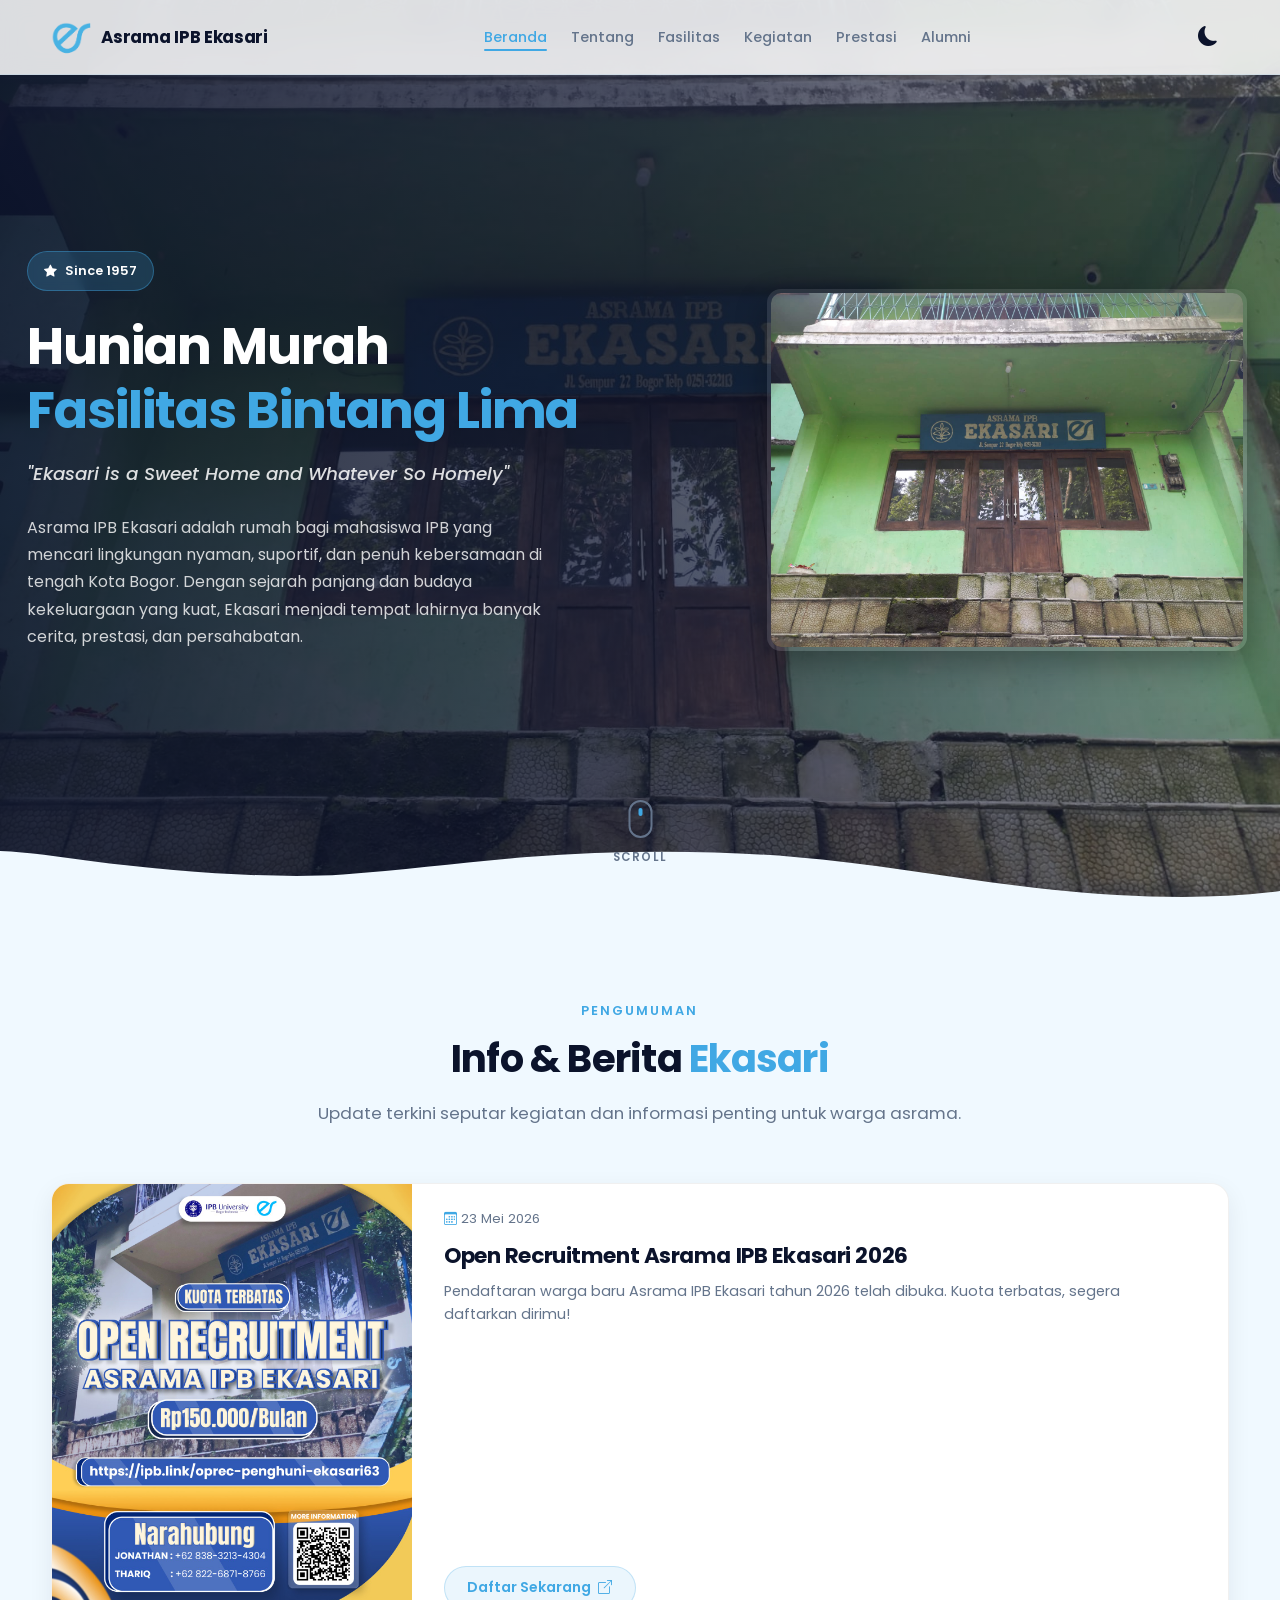
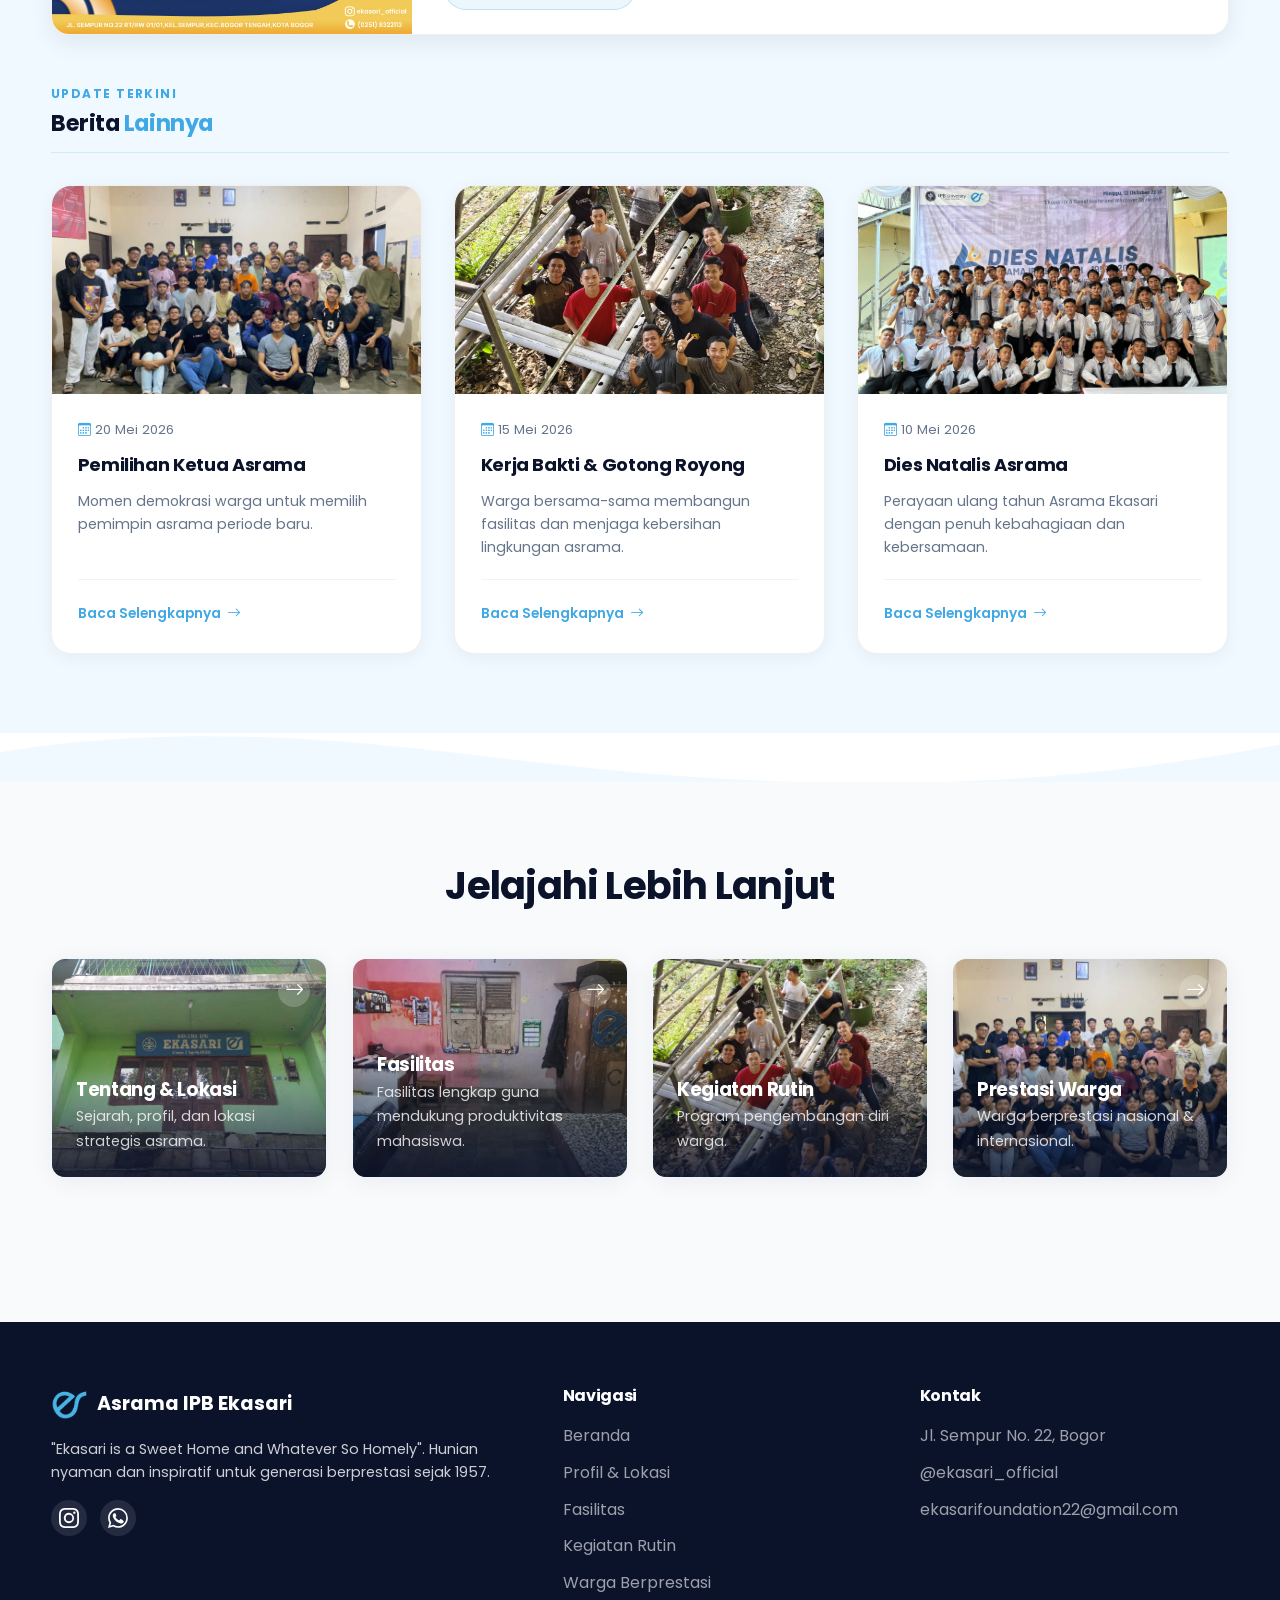
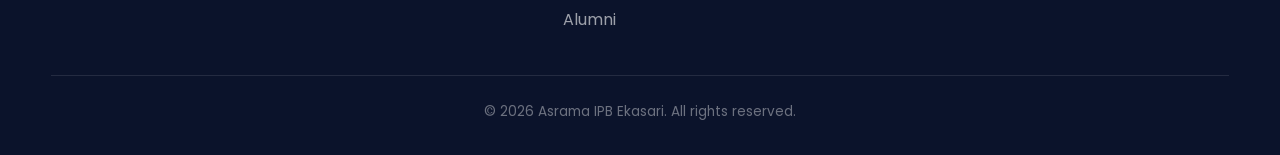
==== commit 5bb5431e: "Add new alumni profiles and justify article content formatting" ====
--- a/index.html
+++ b/index.html
@@ -78,7 +78,7 @@
   }
   </script>
 
-  <link rel="stylesheet" href="css/style.css">
+  <link rel="stylesheet" href="css/style.css?v=2.1">
   <link rel="stylesheet" href="https://cdn.jsdelivr.net/npm/bootstrap-icons@1.11.3/font/bootstrap-icons.min.css">
   <!-- Google Fonts: preconnect untuk performa lebih cepat -->
   <link rel="preconnect" href="https://fonts.googleapis.com">
@@ -136,44 +136,21 @@
       <img src="assets/images/asrama-depan.jpg" alt="Tampak depan gedung Asrama IPB Ekasari di Jalan Sempur Bogor">
     </div>
     <div class="container hero-content">
-      <div class="hero-badge reveal reveal-up">
+      <div class="hero-badge reveal">
         <i class="bi bi-star-fill"></i> Since 1957
       </div>
-      <h1 class="reveal reveal-up" style="--delay: 0.15s;">Asrama Mahasiswa IPB Ekasari<br><span class="text-sky">Pusat
-          Kota Bogor</span></h1>
+      <h1 class="reveal">Hunian Murah<br><span class="text-sky">Fasilitas Bintang Lima</span></h1>
       <p class="hero-tagline reveal reveal-up" style="--delay: 0.3s;">"Ekasari is a Sweet Home and Whatever So Homely"
       </p>
       <p class="hero-desc reveal reveal-up" style="--delay: 0.45s;">Asrama IPB Ekasari adalah rumah bagi mahasiswa IPB
         yang mencari lingkungan nyaman, suportif, dan penuh kebersamaan di tengah Kota Bogor. Dengan sejarah panjang dan
         budaya kekeluargaan yang kuat, Ekasari menjadi tempat lahirnya banyak cerita, prestasi, dan persahabatan.</p>
-      <div class="hero-actions reveal reveal-up" style="--delay: 0.6s;">
-        <a href="tentang.html" class="btn btn-primary">
-          <i class="bi bi-arrow-right"></i> Kenali Ekasari
-        </a>
-        <a href="fasilitas.html" class="btn btn-outline">
-          <i class="bi bi-grid"></i> Lihat Fasilitas
-        </a>
-      </div>
-      <div class="hero-stats reveal reveal-up" style="--delay: 0.75s;">
-        <div class="stat">
-          <h3><span class="stat-number" data-target="68">0</span></h3>
-          <p>Tahun Berdiri</p>
-        </div>
-        <div class="stat">
-          <h3><span class="stat-number" data-target="400">0</span>+</h3>
-          <p>Alumni</p>
-        </div>
-        <div class="stat">
-          <h3><span class="stat-number" data-target="750">0</span>m</h3>
-          <p>ke Kampus SV</p>
-        </div>
-      </div>
     </div>
     <div class="hero-visual reveal reveal-scale" style="--delay: 0.3s;">
-      <img src="assets/images/Asrama Tampak Depan 1 1.png" alt="Foto tampak depan Asrama IPB Ekasari" loading="eager">
-    </div>
-
-    <!-- SCROLL DOWN INDICATOR (IDE B) -->
+      <img src="assets/images/asrama-depan.jpg" alt="Foto tampak depan Asrama IPB Ekasari" loading="eager">
+    </div>
+
+    <!-- SCROLL INDICATOR -->
     <div class="scroll-indicator">
       <div class="mouse">
         <div class="wheel"></div>
@@ -181,7 +158,7 @@
       <span>Scroll</span>
     </div>
 
-    <!-- WAVE TRANSITION SEPARATOR (IDE C) -->
+    <!-- WAVE DIVIDER -->
     <div class="custom-shape-divider bottom">
       <svg data-name="Layer 1" xmlns="http://www.w3.org/2000/svg" viewBox="0 0 1200 120" preserveAspectRatio="none">
         <path
@@ -200,53 +177,87 @@
         <p>Update terkini seputar kegiatan dan informasi penting untuk warga asrama.</p>
       </div>
 
-      <div class="announcement-grid" id="announcement-grid-container">
+      <div class="announcement-container announcement-grid" id="announcement-grid-container">
         <!-- Static fallback untuk Googlebot (akan diganti JS setelah load) -->
         <noscript>
-          <div class="main-card">
-            <div class="main-card-content">
-              <h3>Open Recruitment Asrama IPB Ekasari 2026</h3>
-              <p>Pendaftaran warga baru Asrama IPB Ekasari tahun 2026 telah dibuka. Kuota terbatas, segera daftarkan
-                dirimu!</p>
-              <a href="https://ipb.link/oprec-penghuni-ekasari63" target="_blank" class="btn-read-more">Daftar
-                Sekarang</a>
-            </div>
-          </div>
-          <div class="side-cards">
-            <div class="side-card">
-              <div class="side-info">
-                <h4>Dies Natalis Asrama</h4>
-                <p>Perayaan ulang tahun Asrama Ekasari dengan penuh kebahagiaan dan kebersamaan.</p>
-              </div>
-            </div>
-            <div class="side-card">
-              <div class="side-info">
-                <h4>Kerja Bakti &amp; Gotong Royong</h4>
-                <p>Warga bersama-sama membangun fasilitas dan menjaga kebersihan lingkungan asrama.</p>
-              </div>
-            </div>
-            <div class="side-card">
-              <div class="side-info">
-                <h4>Pemilihan Ketua Asrama</h4>
-                <p>Momen demokrasi warga untuk memilih pemimpin asrama periode baru.</p>
-              </div>
+          <div class="news-featured-card">
+            <div class="news-featured-img-wrap">
+              <img src="assets/images/oprec-poster.jpg" alt="Open Recruitment Asrama IPB Ekasari 2026" onerror="this.src='assets/images/logo-ekasari.png'">
+            </div>
+            <div class="news-featured-content">
+              <div class="news-meta">
+                <span class="news-date"><i class="bi bi-calendar3"></i> 23 Mei 2026</span>
+              </div>
+              <h3 class="news-featured-title">Open Recruitment Asrama IPB Ekasari 2026</h3>
+              <p class="news-featured-excerpt">Pendaftaran warga baru Asrama IPB Ekasari tahun 2026 telah dibuka. Kuota terbatas, segera daftarkan dirimu!</p>
+              <div class="news-featured-action">
+                <a href="https://ipb.link/oprec-penghuni-ekasari63" target="_blank" rel="noopener noreferrer" class="btn-read-more">Daftar Sekarang <i class="bi bi-box-arrow-up-right"></i></a>
+              </div>
+            </div>
+          </div>
+          <div class="news-other-wrapper">
+            <div class="news-other-header">
+              <div class="news-other-title-group">
+                <span class="section-label-small">Update Terkini</span>
+                <h3>Berita <span class="text-sky">Lainnya</span></h3>
+              </div>
+            </div>
+            <div class="news-grid">
+              <article class="news-card">
+                <div class="news-card-img-wrap">
+                  <img src="assets/images/dies-natalis.jpg" alt="Dies Natalis Asrama">
+                </div>
+                <div class="news-card-body">
+                  <div class="news-meta"><span class="news-date"><i class="bi bi-calendar3"></i> 10 Mei 2026</span></div>
+                  <h4 class="news-card-title"><a href="artikel.html?id=dies-natalis">Dies Natalis Asrama</a></h4>
+                  <p class="news-card-excerpt">Perayaan ulang tahun Asrama Ekasari dengan penuh kebahagiaan dan kebersamaan.</p>
+                  <div class="news-card-footer">
+                    <a href="artikel.html?id=dies-natalis" class="btn-read-more-small">Baca Selengkapnya <i class="bi bi-arrow-right"></i></a>
+                  </div>
+                </div>
+              </article>
+              <article class="news-card">
+                <div class="news-card-img-wrap">
+                  <img src="assets/images/kerja-bakti.jpg" alt="Kerja Bakti &amp; Gotong Royong">
+                </div>
+                <div class="news-card-body">
+                  <div class="news-meta"><span class="news-date"><i class="bi bi-calendar3"></i> 15 Mei 2026</span></div>
+                  <h4 class="news-card-title"><a href="artikel.html?id=kerja-bakti">Kerja Bakti &amp; Gotong Royong</a></h4>
+                  <p class="news-card-excerpt">Warga bersama-sama membangun fasilitas dan menjaga kebersihan lingkungan asrama.</p>
+                  <div class="news-card-footer">
+                    <a href="artikel.html?id=kerja-bakti" class="btn-read-more-small">Baca Selengkapnya <i class="bi bi-arrow-right"></i></a>
+                  </div>
+                </div>
+              </article>
+              <article class="news-card">
+                <div class="news-card-img-wrap">
+                  <img src="assets/images/ketua.jpg" alt="Pemilihan Ketua Asrama">
+                </div>
+                <div class="news-card-body">
+                  <div class="news-meta"><span class="news-date"><i class="bi bi-calendar3"></i> 20 Mei 2026</span></div>
+                  <h4 class="news-card-title"><a href="artikel.html?id=pemilihan-ketua">Pemilihan Ketua Asrama</a></h4>
+                  <p class="news-card-excerpt">Momen demokrasi warga untuk memilih pemimpin asrama periode baru.</p>
+                  <div class="news-card-footer">
+                    <a href="artikel.html?id=pemilihan-ketua" class="btn-read-more-small">Baca Selengkapnya <i class="bi bi-arrow-right"></i></a>
+                  </div>
+                </div>
+              </article>
             </div>
           </div>
         </noscript>
         <!-- Loader Placeholder (hanya tampil jika JS aktif) -->
-        <div id="news-js-loader" style="grid-column: 1/-1; padding: 3rem; text-align: center;">
+        <div id="news-js-loader" style="padding: 3.5rem 1rem; text-align: center; width: 100%;">
           <i class="bi bi-hourglass-split"
             style="font-size: 2.5rem; color: var(--sky); animation: skeleton-glow 1.5s infinite alternate;"></i>
-          <p style="margin-top: 1rem; color: var(--text-muted);">Memuat berita...</p>
+          <p style="margin-top: 1rem; color: var(--text-muted); font-size: 0.95rem;">Memuat berita...</p>
         </div>
       </div>
     </div>
 
-    <!-- WAVE TRANSITION SEPARATOR (IDE C) -->
+    <!-- WAVE TRANSITION SEPARATOR -->
     <div class="custom-shape-divider bottom">
       <svg data-name="Layer 1" xmlns="http://www.w3.org/2000/svg" viewBox="0 0 1200 120" preserveAspectRatio="none">
-        <path
-          d="M0,0V46.29c47.79-22.2,103.59-34.17,158-37.58,186-11.67,314.12,69.56,512,100,181.75,28,348.06,8,530-81.8V0Z"
+        <path d="M0,0V46.29c47.79-22.2,103.59-34.17,158-37.58,186-11.67,314.12,69.56,512,100,181.75,28,348.06,8,530-81.8V0Z"
           class="fill-surface"></path>
       </svg>
     </div>
@@ -257,7 +268,6 @@
     <div class="container">
       <h2 class="reveal reveal-up">Jelajahi Lebih Lanjut</h2>
       <div class="explore-grid">
-        <!-- Kartu 1: Gedung Asrama Depan -->
         <a href="tentang.html" class="explore-card reveal reveal-scale" style="--delay: 0.1s;">
           <img src="assets/images/asrama-depan.jpg" alt="Gedung Asrama IPB Ekasari tampak depan" loading="lazy">
           <div class="explore-overlay">
@@ -267,7 +277,6 @@
           <div class="explore-arrow"><i class="bi bi-arrow-right"></i></div>
         </a>
 
-        <!-- Kartu 2: Foto Kamar -->
         <a href="fasilitas.html" class="explore-card reveal reveal-scale" style="--delay: 0.25s;">
           <img src="assets/images/kamar.jpg" alt="Kamar tidur Asrama IPB Ekasari" loading="lazy">
           <div class="explore-overlay">
@@ -277,7 +286,6 @@
           <div class="explore-arrow"><i class="bi bi-arrow-right"></i></div>
         </a>
 
-        <!-- Kartu 3: Kegiatan -->
         <a href="kegiatan.html" class="explore-card reveal reveal-scale" style="--delay: 0.4s;">
           <img src="assets/images/kerja-bakti.jpg" alt="Kegiatan kerja bakti warga Asrama IPB Ekasari" loading="lazy">
           <div class="explore-overlay">
@@ -287,7 +295,6 @@
           <div class="explore-arrow"><i class="bi bi-arrow-right"></i></div>
         </a>
 
-        <!-- Kartu 4: Prestasi -->
         <a href="prestasi.html" class="explore-card reveal reveal-scale" style="--delay: 0.55s;">
           <img src="assets/images/ketua.jpg" alt="Prestasi warga Asrama IPB Ekasari" loading="lazy">
           <div class="explore-overlay">
@@ -315,7 +322,7 @@
             <a href="https://instagram.com/ekasari_official" target="_blank" title="Instagram Asrama Ekasari">
               <svg xmlns="http://www.w3.org/2000/svg" width="20" height="20" fill="currentColor" viewBox="0 0 16 16">
                 <path
-                  d="M8 0C5.829 0 5.556.01 4.703.048 3.85.088 3.269.222 2.76.42a3.9 3.9 0 0 0-1.417.923A3.9 3.9 0 0 0 .42 2.76C.222 3.268.087 3.85.048 4.7.01 5.555 0 5.827 0 8.001c0 2.172.01 2.444.048 3.297.04.852.174 1.433.372 1.942.205.526.478.972.923 1.417.444.445.89.719 1.416.923.51.198 1.09.333 1.942.372C5.555 15.99 5.827 16 8 16s2.444-.01 3.298-.048c.851-.04 1.434-.174 1.943-.372a3.9 3.9 0 0 0 1.416-.923c.445-.445.718-.891.923-1.417.197-.509.332-1.09.372-1.942C15.99 10.445 16 10.173 16 8s-.01-2.444-.048-3.298c-.04-.851-.175-1.433-.372-1.941a3.9 3.9 0 0 0-.923-1.417A3.9 3.9 0 0 0 13.24.42c-.51-.198-1.092-.333-1.943-.372C10.443.01 10.172 0 7.998 0zm-.717 1.442h.718c2.136 0 2.389.007 3.232.046.78.035 1.204.166 1.486.275.373.145.64.319.92.599s.453.546.598.92c.11.281.24.705.275 1.485.039.843.047 1.096.047 3.231s-.008 2.389-.047 3.232c-.035.78-.166 1.203-.275 1.485a2.5 2.5 0 0 1-.599.919c-.28.28-.546.453-.92.598-.28.11-.704.24-1.485.276-.843.038-1.096.047-3.232.047s-2.39-.009-3.233-.047c-.78-.036-1.203-.166-1.485-.276a2.5 2.5 0 0 1-.92-.598 2.5 2.5 0 0 1-.6-.92c-.109-.281-.24-.705-.275-1.485-.038-.843-.046-1.096-.046-3.233s.008-2.388.046-3.231c.036-.78.166-1.204.276-1.486.145-.373.319-.64.599-.92.28-.28.546-.453.92-.598.282-.11.705-.24 1.485-.276.738-.034 1.024-.044 2.515-.045zm4.988 1.328a.96.96 0 1 0 0 1.92.96.96 0 0 0 0-1.92m-4.27 1.122a4.109 4.109 0 1 0 0 8.217 4.109 4.109 0 0 0 0-8.217m0 1.441a2.667 2.667 0 1 1 0 5.334 2.667 2.667 0 0 1 0-5.334" />
+                  d="M8 0C5.829 0 5.556.01 4.703.048 3.85.088 3.269.222 2.76.42a3.9 3.9 0 0 0-1.417.923A3.9 3.9 0 0 0 .42 2.76C.222 3.268.087 3.85.048 4.7.01 5.555 0 5.827 0 8.001c0 2.172.01 2.444.048 3.297.04.852.174 1.433.372 1.942.205.526.478.972.923 1.417.444.445.89.719 1.416.923.51.198 1.09.333 1.942.372C5.555 15.99 5.827 16 8 16s2.444-.01 3.298-.048c.851-.04 1.434-.174 1.943-.372a3.9 3.9 0 0 0 1.416-.923c.445-.445.718-.891.923-1.417.197-.509.332-1.09.372-1.942C15.99 10.445 16 10.173 16 8s-.01-2.444-.048-3.298c-.04-.851-.175-1.433-.372-1.941a3.9 3.9 0 0 0-.923-1.417A3.9 3.9 0 0 0 13.24.42c-.51-.198-1.092-.333-1.943-.372C10.443.01 10.172 0 7.998 0zm-.717 1.442h.718c2.136 0 2.389.007 3.232.046.78.035 1.204.166 1.486.275.373.145.64.319.92.599s.453.546.598.92c.11.281.24.705.275 1.485.039.843.047 1.096.047 3.231s-.008 2.389-.047 3.232c-.035.78-.166 1.203-.275 1.485a2.5 2.5 0 0 1-.599.919c-.28.28-.546.453-.92.598-.28.11-.704.24-1.485.276-.843.038-1.096.047-3.232.047s-2.39-.009-3.233-.047c-.78-.036-1.203-.166-1.485-.276a2.5 2.5 0 0 1-.92-.598c-.28-.28-.453-.546-.6-.92-.109-.281-.24-.705-.275-1.485-.038-.843-.046-1.096-.046-3.233s.008-2.388.046-3.231c.036-.78.166-1.204.276-1.486.145-.373.319-.64.599-.92.28-.28.546-.453.92-.598.282-.11.705-.24 1.485-.276.738-.034 1.024-.044 2.515-.045zm4.988 1.328a.96.96 0 1 0 0 1.92.96.96 0 0 0 0-1.92m-4.27 1.122a4.109 4.109 0 1 0 0 8.217 4.109 4.109 0 0 0 0-8.217m0 1.441a2.667 2.667 0 1 1 0 5.334 2.667 2.667 0 0 1 0-5.334" />
               </svg>
             </a>
             <a href="https://wa.me/6285624373623" target="_blank" title="WhatsApp Pengelola Asrama">
@@ -352,93 +359,135 @@
   </footer>
 
   <script src="js/db.js"></script>
+  <script src="js/tracker.js"></script>
   <script>
     // --- DYNAMIC NEWS LOADER FOR HOME PAGE ---
-    // Sembunyikan loader statis sebelum JS berjalan
-    document.addEventListener('DOMContentLoaded', () => {
-      const jsLoader = document.getElementById('news-js-loader');
-      if (jsLoader) jsLoader.style.display = 'block';
-    });
+    function formatDateIndo(dateStr) {
+      if (!dateStr) return '';
+      const parts = dateStr.split('-');
+      if (parts.length !== 3) return dateStr;
+      const day = parseInt(parts[2], 10);
+      const monthIndex = parseInt(parts[1], 10) - 1;
+      const year = parts[0];
+      const months = [
+        'Januari', 'Februari', 'Maret', 'April', 'Mei', 'Juni',
+        'Juli', 'Agustus', 'September', 'Oktober', 'November', 'Desember'
+      ];
+      return `${day} ${months[monthIndex] || ''} ${year}`;
+    }
+
     window.addEventListener('DOMContentLoaded', async () => {
       const container = document.getElementById('announcement-grid-container');
 
+      // Helper onerror: catat error di Console + fallback ke logo
+      const imgFallback = `onerror="console.error('❌ GAMBAR TIDAK DITEMUKAN: ' + this.src); this.onerror=null; this.src='assets/images/logo-ekasari.png';"`;
+
       try {
         const news = await window.ekasariDb.getNews();
-        if (news.length === 0) {
-          container.innerHTML = '<p style="grid-column: 1/-1; text-align: center; color: var(--text-muted); padding: 2rem 0;">Belum ada berita saat ini.</p>';
+        if (!news || news.length === 0) {
+          container.innerHTML = '<p style="text-align: center; color: var(--text-muted); padding: 3rem 0; font-size: 1.05rem;"><i class="bi bi-newspaper" style="font-size: 2.2rem; display: block; margin-bottom: 0.6rem; color: var(--sky);"></i>Belum ada berita saat ini.</p>';
           return;
         }
 
         // Sort by date desc
-        news.sort((a, b) => new Date(b.date) - new Date(a.date));
+        news.sort((a, b) => new Date(b.date || 0) - new Date(a.date || 0));
 
         // Find main card (isMain === true)
         let mainItem = news.find(item => item.isMain);
-        if (!mainItem) {
-          mainItem = news[0]; // fallback to latest
+        if (!mainItem) mainItem = news[0];
+
+        // All other news items without slice limitation
+        const otherItems = news.filter(item => item.id !== mainItem.id);
+
+        const mainLink = mainItem.link ? mainItem.link : `artikel.html?id=${mainItem.id}`;
+        const mainTarget = mainItem.link ? 'target="_blank" rel="noopener noreferrer"' : '';
+        const mainBtnLabel = mainItem.link ? 'Daftar Sekarang <i class="bi bi-box-arrow-up-right"></i>' : 'Baca Selengkapnya <i class="bi bi-arrow-right"></i>';
+        const mainDate = mainItem.date ? formatDateIndo(mainItem.date) : '';
+        const mainDateHtml = mainDate ? `<span class="news-date"><i class="bi bi-calendar3"></i> ${mainDate}</span>` : '';
+
+        const mainHtml = `
+          <div class="news-featured-card reveal reveal-up">
+            <a href="${mainLink}" ${mainTarget} class="news-featured-img-wrap" title="${mainItem.title}">
+              <img src="${mainItem.image}" alt="${mainItem.title}" ${imgFallback}>
+            </a>
+            <div class="news-featured-content">
+              ${mainDateHtml ? `<div class="news-meta">${mainDateHtml}</div>` : ''}
+              <h3 class="news-featured-title">
+                <a href="${mainLink}" ${mainTarget}>${mainItem.title}</a>
+              </h3>
+              <p class="news-featured-excerpt">${mainItem.summary || ''}</p>
+              <div class="news-featured-action">
+                <a href="${mainLink}" ${mainTarget} class="btn-read-more">
+                  ${mainBtnLabel}
+                </a>
+              </div>
+            </div>
+          </div>
+        `;
+
+        let otherHtml = '';
+        if (otherItems.length > 0) {
+          otherHtml = `
+            <div class="news-other-wrapper reveal reveal-up" style="--delay: 0.15s;">
+              <div class="news-other-header">
+                <div class="news-other-title-group">
+                  <span class="section-label-small">Update Terkini</span>
+                  <h3>Berita <span class="text-sky">Lainnya</span></h3>
+                </div>
+              </div>
+              <div class="news-grid">
+          `;
+
+          otherItems.forEach((item, index) => {
+            const delay = 0.1 + (index % 3) * 0.12;
+            const itemLink = item.link ? item.link : `artikel.html?id=${item.id}`;
+            const itemTarget = item.link ? 'target="_blank" rel="noopener noreferrer"' : '';
+            const itemDate = item.date ? formatDateIndo(item.date) : '';
+            const itemDateHtml = itemDate ? `<span class="news-date"><i class="bi bi-calendar3"></i> ${itemDate}</span>` : '';
+            const itemSummary = item.summary || (item.content ? item.content.replace(/<[^>]*>/g, '').slice(0, 140) + '...' : '');
+
+            otherHtml += `
+              <article class="news-card reveal reveal-up" style="--delay: ${delay}s;">
+                <a href="${itemLink}" ${itemTarget} class="news-card-img-wrap" title="${item.title}">
+                  <img src="${item.image}" alt="${item.title}" ${imgFallback} loading="lazy">
+                </a>
+                <div class="news-card-body">
+                  ${itemDateHtml ? `<div class="news-meta">${itemDateHtml}</div>` : ''}
+                  <h4 class="news-card-title">
+                    <a href="${itemLink}" ${itemTarget}>${item.title}</a>
+                  </h4>
+                  <p class="news-card-excerpt">${itemSummary}</p>
+                  <div class="news-card-footer">
+                    <a href="${itemLink}" ${itemTarget} class="btn-read-more-small">
+                      Baca Selengkapnya <i class="bi bi-arrow-right"></i>
+                    </a>
+                  </div>
+                </div>
+              </article>
+            `;
+          });
+
+          otherHtml += `
+              </div>
+            </div>
+          `;
         }
 
-        // Filter side cards (excluding main card)
-        const sideItems = news.filter(item => item.id !== mainItem.id).slice(0, 3);
-
-        let mainHtml = '';
-        const mainLink = mainItem.link ? mainItem.link : `artikel.html?id=${mainItem.id}`;
-        const mainTarget = mainItem.link ? 'target="_blank"' : '';
-        const mainBtnLabel = mainItem.link ? 'Daftar Sekarang <i class="bi bi-box-arrow-up-right"></i>' : 'Baca Selengkapnya <i class="bi bi-arrow-right"></i>';
-
-        mainHtml = `
-          <div class="main-card reveal reveal-left">
-            <img src="${mainItem.image}" alt="${mainItem.title}" onerror="this.src='assets/images/logo-ekasari.png'">
-            <div class="main-card-content">
-              <h3>${mainItem.title}</h3>
-              <p>${mainItem.summary}</p>
-              <a href="${mainLink}" ${mainTarget} class="btn-read-more">
-                ${mainBtnLabel}
-              </a>
-            </div>
-          </div>
-        `;
-
-        let sideHtml = '<div class="side-cards">';
-        sideItems.forEach((item, index) => {
-          const delay = 0.1 + index * 0.15;
-          const itemLink = item.link ? item.link : `artikel.html?id=${item.id}`;
-          const itemTarget = item.link ? 'target="_blank"' : '';
-          sideHtml += `
-            <div class="side-card reveal reveal-right" style="--delay: ${delay}s;">
-              <div class="side-img-wrap">
-                <img src="${item.image}" alt="${item.title}" onerror="this.src='assets/images/logo-ekasari.png'">
-              </div>
-              <div class="side-info">
-                <h4>${item.title}</h4>
-                <p>${item.summary}</p>
-                <a href="${itemLink}" ${itemTarget} class="btn-read-more-small">
-                  Baca Selengkapnya <i class="bi bi-arrow-right"></i>
-                </a>
-              </div>
-            </div>
-          `;
-        });
-        sideHtml += '</div>';
-
-        container.innerHTML = mainHtml + sideHtml;
+        container.innerHTML = mainHtml + otherHtml;
 
         // Re-observe new reveal elements
         if (window.IntersectionObserver) {
           const homeObserver = new IntersectionObserver((entries) => {
             entries.forEach(entry => {
-              if (entry.isIntersecting) {
-                entry.target.classList.add('active');
-              }
+              if (entry.isIntersecting) entry.target.classList.add('active');
             });
           }, { threshold: 0.1 });
-
           container.querySelectorAll('.reveal').forEach(el => homeObserver.observe(el));
         }
 
       } catch (err) {
         console.error('Error loading news:', err);
-        container.innerHTML = '<p style="grid-column: 1/-1; text-align: center; color: var(--danger); padding: 2rem 0;">Gagal memuat info & berita.</p>';
+        container.innerHTML = '<p style="text-align: center; color: var(--danger); padding: 2rem 0;">Gagal memuat info & berita.</p>';
       }
     });
   </script>
--- a/css/style.css
+++ b/css/style.css
@@ -12,6 +12,7 @@
   --gold: #C59D2C;
   --bg: #F8FAFC;
   --surface: #FFFFFF;
+  --surface-alt: #F1F5F9;
   --text: #1E293B;
   --text-muted: #64748B;
   --radius: 14px;
@@ -23,6 +24,7 @@
 body.dark-theme {
   --bg: #0B132B;
   --surface: #1C2541;
+  --surface-alt: #131E3D;
   --text: #F8FAFC;
   --text-muted: #94A3B8;
   --navy: #FFFFFF;
@@ -406,115 +408,7 @@
 .socials a:hover { background: var(--sky); color: var(--navy); transform: translateY(-2px); }
 .copyright { border-top: 1px solid rgba(255,255,255,0.1); padding-top: 1.5rem; text-align: center; color: rgba(255,255,255,0.4); font-size: 0.85rem; }
 @media(max-width: 768px) { .footer-grid { grid-template-columns: 1fr; gap: 2rem; } }
-/* ============================================
-   PENGUMUMAN / ANNOUNCEMENT SECTION
-   ============================================ */
-.announcement-grid {
-  display: grid;
-  grid-template-columns: 1.4fr 1fr;
-  gap: 2rem;
-  align-items: start;
-}
-
-/* Kartu Utama Besar */
-.main-card {
-  border-radius: 20px;
-  overflow: hidden;
-  box-shadow: 0 10px 30px rgba(11, 19, 43, 0.15);
-  transition: var(--transition);
-  background: var(--surface);
-}
-.main-card:hover {
-  transform: translateY(-5px);
-  box-shadow: 0 15px 40px rgba(11, 19, 43, 0.2);
-}
-.main-card img {
-  width: 100%;
-  height: auto;
-  display: block;
-  object-fit: cover;
-  min-height: 350px;
-}
-
-/* Kartu Samping */
-.side-cards {
-  display: flex;
-  flex-direction: column;
-  gap: 1rem;
-}
-
-.side-card {
-  background: var(--surface);
-  border-radius: 16px;
-  overflow: hidden;
-  display: flex;
-  border: 1px solid rgba(0,0,0,0.05);
-  box-shadow: var(--shadow);
-  transition: var(--transition);
-  cursor: pointer;
-}
-.side-card:hover {
-  transform: translateY(-3px);
-  box-shadow: 0 8px 25px rgba(0,0,0,0.1);
-  border-color: var(--sky);
-}
-
-.side-img-wrap {
-  width: 120px;
-  flex-shrink: 0;
-  background: #eee;
-}
-.side-img-wrap img {
-  width: 100%;
-  height: 100%;
-  object-fit: cover;
-  display: block;
-}
-
-.side-info {
-  padding: 1rem 1.2rem;
-  display: flex;
-  flex-direction: column;
-  justify-content: center;
-}
-.side-info h4 {
-  font-size: 1rem;
-  margin-bottom: 0.4rem;
-  color: var(--navy);
-  font-weight: 600;
-}
-.side-info p {
-  color: var(--text-muted);
-  font-size: 0.85rem;
-  line-height: 1.5;
-  margin: 0;
-}
-
-/* Responsive Pengumuman */
-@media (max-width: 900px) {
-  .announcement-grid {
-    grid-template-columns: 1fr;
-  }
-  .main-card img {
-    min-height: 250px;
-  }
-  .side-card {
-    height: auto;
-  }
-  .side-img-wrap {
-    width: 100px;
-  }
-}
-
-@media (max-width: 480px) {
-  .side-card {
-    flex-direction: column;
-  }
-  .side-img-wrap {
-    width: 100%;
-    height: 150px;
-  }
-}
+
 
 /* ============================================
    EXPLORE CARDS (UPDATE)
@@ -686,7 +580,7 @@
 }
 
 /* ============================================
-   PENGUMUMAN SECTION
+   PENGUMUMAN / INFO & BERITA SECTION
    ============================================ */
 .announcement-section {
   padding: 6rem 0 8rem;
@@ -695,121 +589,351 @@
   overflow: hidden;
 }
 
+body.dark-theme .announcement-section {
+  background: var(--surface-alt);
+}
+
+.announcement-container,
 .announcement-grid {
+  display: flex;
+  flex-direction: column;
+  gap: 2.75rem;
+  width: 100%;
+}
+
+/* --- BERITA UTAMA (FEATURED HERO CARD) --- */
+.news-featured-card,
+.main-card {
   display: grid;
-  grid-template-columns: 1.4fr 1fr;
-  gap: 2.5rem;
-  align-items: start;
-}
-
-/* Kartu Utama Besar */
-.main-card {
-  border-radius: 20px;
-  overflow: hidden;
+  grid-template-columns: minmax(260px, 360px) 1fr;
   background: var(--surface);
-  box-shadow: 0 10px 30px rgba(11, 19, 43, 0.1);
-  transition: var(--transition);
-}
+  border-radius: 18px;
+  overflow: hidden;
+  box-shadow: 0 8px 24px rgba(11, 19, 43, 0.07);
+  border: 1px solid rgba(0, 0, 0, 0.06);
+  transition: transform 0.3s cubic-bezier(0.16, 1, 0.3, 1), box-shadow 0.3s ease, border-color 0.3s ease;
+  width: 100%;
+  min-height: 260px;
+}
+
+.news-featured-card:hover,
 .main-card:hover {
-  transform: translateY(-5px);
-  box-shadow: 0 15px 40px rgba(11, 19, 43, 0.15);
-}
+  transform: translateY(-4px);
+  box-shadow: 0 16px 36px rgba(11, 19, 43, 0.12);
+  border-color: var(--sky);
+}
+
+body.dark-theme .news-featured-card,
+body.dark-theme .main-card {
+  background: var(--surface);
+  border-color: rgba(64, 168, 228, 0.16);
+  box-shadow: 0 10px 30px rgba(0, 0, 0, 0.3);
+}
+
+body.dark-theme .news-featured-card:hover,
+body.dark-theme .main-card:hover {
+  box-shadow: 0 16px 36px rgba(64, 168, 228, 0.25);
+  border-color: var(--sky);
+}
+
+.news-featured-img-wrap,
+.main-card > a:first-child {
+  position: relative;
+  width: 100%;
+  height: 100%;
+  min-height: 220px;
+  overflow: hidden;
+  background: rgba(64, 168, 228, 0.08);
+  display: block;
+  text-decoration: none;
+}
+
+.news-featured-img-wrap img,
 .main-card img {
   width: 100%;
-  height: 350px;
+  height: 100%;
   object-fit: cover;
   display: block;
-}
+  transition: transform 0.6s cubic-bezier(0.16, 1, 0.3, 1);
+}
+
+.news-featured-card:hover .news-featured-img-wrap img,
+.main-card:hover img {
+  transform: scale(1.05);
+}
+
+.news-badge-overlay {
+  position: absolute;
+  top: 1rem;
+  left: 1rem;
+  z-index: 2;
+}
+
+.news-badge {
+  display: inline-flex;
+  align-items: center;
+  gap: 6px;
+  padding: 0.35rem 0.85rem;
+  border-radius: 50px;
+  font-size: 0.75rem;
+  font-weight: 600;
+  letter-spacing: 0.02em;
+}
+
+.main-badge {
+  background: #dc3545;
+  color: #ffffff;
+  box-shadow: 0 4px 15px rgba(220, 53, 69, 0.35);
+  border: 1px solid rgba(255, 255, 255, 0.25);
+}
+
+.news-featured-content,
 .main-card-content {
-  padding: 2rem;
-}
+  padding: 1.5rem 2rem;
+  display: flex;
+  flex-direction: column;
+  justify-content: center;
+}
+
+.news-meta {
+  display: flex;
+  align-items: center;
+  gap: 12px;
+  font-size: 0.82rem;
+  color: var(--text-muted);
+  margin-bottom: 0.65rem;
+}
+
+.news-meta i {
+  color: var(--sky);
+}
+
+.news-featured-title,
 .main-card-content h3 {
-  font-size: 1.5rem;
-  margin-bottom: 0.8rem;
+  font-size: 1.35rem;
+  font-weight: 700;
+  line-height: 1.35;
   color: var(--navy);
-  font-weight: 700;
-}
+  margin-bottom: 0.65rem;
+  display: -webkit-box;
+  -webkit-line-clamp: 2;
+  -webkit-box-orient: vertical;
+  overflow: hidden;
+}
+
+.news-featured-title a,
+.main-card-content h3 a {
+  color: inherit;
+  text-decoration: none;
+  transition: color 0.2s ease;
+}
+
+.news-featured-title a:hover,
+.main-card-content h3 a:hover {
+  color: var(--sky);
+}
+
+.news-featured-excerpt,
 .main-card-content p {
   color: var(--text-muted);
-  font-size: 0.95rem;
-  line-height: 1.7;
-  margin-bottom: 1.5rem;
+  font-size: 0.9rem;
+  line-height: 1.6;
+  margin-bottom: 1.25rem;
+  display: -webkit-box;
+  -webkit-line-clamp: 2;
+  -webkit-box-orient: vertical;
+  overflow: hidden;
+}
+
+.news-featured-action {
+  margin-top: auto;
 }
 
 /* Tombol Baca Selengkapnya - Kartu Utama */
 .btn-read-more {
   display: inline-flex;
   align-items: center;
-  gap: 8px;
+  gap: 7px;
   color: var(--sky);
   font-weight: 600;
-  font-size: 0.95rem;
+  font-size: 0.88rem;
   text-decoration: none;
   transition: var(--transition);
-  padding: 0.6rem 1.5rem;
+  padding: 0.55rem 1.4rem;
   border-radius: 50px;
   background: rgba(64, 168, 228, 0.1);
-  border: 1px solid rgba(64, 168, 228, 0.2);
-}
+  border: 1px solid rgba(64, 168, 228, 0.25);
+  width: fit-content;
+}
+
 .btn-read-more:hover {
   background: var(--sky);
   color: white;
   border-color: var(--sky);
-  transform: translateX(5px);
-}
-
-/* Kartu Samping */
-.side-cards {
+  transform: translateX(4px);
+  box-shadow: 0 4px 15px rgba(64, 168, 228, 0.3);
+}
+
+body.dark-theme .btn-read-more {
+  background: rgba(64, 168, 228, 0.15);
+  border-color: rgba(64, 168, 228, 0.35);
+  color: #BAE6FD;
+}
+
+body.dark-theme .btn-read-more:hover {
+  background: var(--sky);
+  color: #0B132B;
+}
+
+/* --- BERITA LAINNYA WRAPPER & GRID --- */
+.news-other-wrapper {
+  width: 100%;
+}
+
+.news-other-header {
+  display: flex;
+  align-items: flex-end;
+  justify-content: space-between;
+  margin-bottom: 2rem;
+  padding-bottom: 0.9rem;
+  border-bottom: 1px solid rgba(64, 168, 228, 0.18);
+  gap: 1rem;
+  flex-wrap: wrap;
+}
+
+.news-other-title-group h3 {
+  font-size: 1.4rem;
+  color: var(--navy);
+  font-weight: 700;
+  margin: 0.2rem 0 0;
+}
+
+.section-label-small {
+  font-size: 0.75rem;
+  font-weight: 700;
+  text-transform: uppercase;
+  letter-spacing: 0.12em;
+  color: var(--sky);
+}
+
+.news-count-pill {
+  font-size: 0.82rem;
+  font-weight: 600;
+  color: var(--sky);
+  background: rgba(64, 168, 228, 0.1);
+  border: 1px solid rgba(64, 168, 228, 0.2);
+  padding: 0.35rem 0.9rem;
+  border-radius: 50px;
+  display: inline-flex;
+  align-items: center;
+  gap: 6px;
+}
+
+.news-grid {
+  display: grid;
+  grid-template-columns: repeat(auto-fill, minmax(320px, 1fr));
+  gap: 2rem;
+}
+
+/* --- INDIVIDUAL NEWS CARD (BERITA LAINNYA) --- */
+.news-card {
+  background: var(--surface);
+  border-radius: 20px;
+  overflow: hidden;
   display: flex;
   flex-direction: column;
-  gap: 1.2rem;
-}
-
-.side-card {
+  border: 1px solid rgba(0, 0, 0, 0.06);
+  box-shadow: 0 4px 18px rgba(0, 0, 0, 0.05);
+  transition: transform 0.3s cubic-bezier(0.16, 1, 0.3, 1), box-shadow 0.3s ease, border-color 0.3s ease;
+  height: 100%;
+}
+
+.news-card:hover {
+  transform: translateY(-6px);
+  box-shadow: 0 16px 36px rgba(11, 19, 43, 0.12);
+  border-color: var(--sky);
+}
+
+body.dark-theme .news-card {
   background: var(--surface);
-  border-radius: 16px;
-  overflow: hidden;
-  display: flex;
-  border: 1px solid rgba(0, 0, 0, 0.06);
-  box-shadow: 0 4px 16px rgba(0, 0, 0, 0.05);
-  transition: var(--transition);
-}
-.side-card:hover {
-  transform: translateY(-3px);
-  box-shadow: 0 8px 25px rgba(0, 0, 0, 0.1);
+  border-color: rgba(64, 168, 228, 0.12);
+  box-shadow: 0 4px 18px rgba(0, 0, 0, 0.25);
+}
+
+body.dark-theme .news-card:hover {
+  box-shadow: 0 16px 36px rgba(64, 168, 228, 0.3);
   border-color: var(--sky);
 }
 
-.side-img-wrap {
-  width: 130px;
-  flex-shrink: 0;
-  background: #eee;
-}
-.side-img-wrap img {
+.news-card-img-wrap {
+  width: 100%;
+  aspect-ratio: 16 / 9;
+  overflow: hidden;
+  position: relative;
+  background: rgba(64, 168, 228, 0.08);
+  display: block;
+}
+
+.news-card-img-wrap img {
   width: 100%;
   height: 100%;
   object-fit: cover;
   display: block;
-}
-
-.side-info {
-  padding: 1.2rem 1.5rem;
+  transition: transform 0.5s cubic-bezier(0.16, 1, 0.3, 1);
+}
+
+.news-card:hover .news-card-img-wrap img {
+  transform: scale(1.06);
+}
+
+.news-card-body {
+  padding: 1.6rem 1.6rem 1.4rem;
   display: flex;
   flex-direction: column;
-  justify-content: center;
-  gap: 0.5rem;
-}
-.side-info h4 {
-  font-size: 1.05rem;
+  flex: 1;
+}
+
+.news-card-title {
+  font-size: 1.12rem;
   color: var(--navy);
   font-weight: 700;
-  margin: 0;
-}
-.side-info p {
+  line-height: 1.45;
+  margin-bottom: 0.75rem;
+  display: -webkit-box;
+  -webkit-line-clamp: 2;
+  -webkit-box-orient: vertical;
+  overflow: hidden;
+}
+
+.news-card-title a {
+  color: inherit;
+  text-decoration: none;
+  transition: color 0.2s ease;
+}
+
+.news-card-title a:hover {
+  color: var(--sky);
+}
+
+.news-card-excerpt {
   color: var(--text-muted);
-  font-size: 0.85rem;
-  line-height: 1.5;
-  margin: 0;
+  font-size: 0.88rem;
+  line-height: 1.62;
+  margin-bottom: 1.3rem;
+  display: -webkit-box;
+  -webkit-line-clamp: 3;
+  -webkit-box-orient: vertical;
+  overflow: hidden;
+}
+
+.news-card-footer {
+  margin-top: auto;
+  padding-top: 1rem;
+  border-top: 1px solid rgba(0, 0, 0, 0.05);
+}
+
+body.dark-theme .news-card-footer {
+  border-top-color: rgba(255, 255, 255, 0.06);
 }
 
 /* Tombol Baca Selengkapnya - Kartu Kecil */
@@ -819,43 +943,66 @@
   gap: 6px;
   color: var(--sky);
   font-weight: 600;
-  font-size: 0.82rem;
+  font-size: 0.86rem;
   text-decoration: none;
   transition: var(--transition);
-  padding: 0.4rem 0;
-  margin-top: 0.3rem;
-}
+  padding: 0.35rem 0;
+}
+
 .btn-read-more-small:hover {
   color: var(--navy);
   transform: translateX(4px);
 }
 
+body.dark-theme .btn-read-more-small:hover {
+  color: #ffffff;
+}
+
 /* Responsive Pengumuman */
-@media (max-width: 900px) {
-  .announcement-grid {
+@media (max-width: 960px) {
+  .news-featured-card,
+  .main-card {
     grid-template-columns: 1fr;
-  }
+    max-height: none;
+  }
+  .news-featured-img-wrap,
+  .main-card > a:first-child,
   .main-card img {
-    min-height: 250px;
-  }
-  .side-card {
-    height: auto;
-  }
-  .side-img-wrap {
-    width: 110px;
-  }
-}
-
-@media (max-width: 480px) {
-  .side-card {
-    flex-direction: column;
-  }
-  .side-img-wrap {
-    width: 100%;
-    height: 160px;
-  }
+    height: 220px;
+    min-height: 200px;
+    aspect-ratio: 16 / 9;
+  }
+  .news-featured-content,
+  .main-card-content {
+    padding: 1.6rem 1.4rem;
+  }
+  .news-featured-title,
+  .main-card-content h3 {
+    font-size: 1.25rem;
+  }
+  .news-grid {
+    grid-template-columns: repeat(auto-fill, minmax(280px, 1fr));
+    gap: 1.5rem;
+  }
+}
+
+@media (max-width: 600px) {
   .announcement-section {
-    padding: 4rem 0;
+    padding: 4.5rem 0 6rem;
+  }
+  .news-featured-content,
+  .main-card-content {
+    padding: 1.6rem 1.25rem;
+  }
+  .news-featured-title,
+  .main-card-content h3 {
+    font-size: 1.25rem;
+  }
+  .news-card-body {
+    padding: 1.3rem 1.1rem;
+  }
+  .news-grid {
+    grid-template-columns: 1fr;
   }
 }
 
@@ -2065,6 +2212,8 @@
 .prestasi-slide:hover,
 .alumni-slide:hover,
 .recreation-card:hover,
+.news-featured-card:hover,
+.news-card:hover,
 .main-card:hover,
 .side-card:hover,
 .address-card:hover,
@@ -2079,6 +2228,8 @@
 body.dark-theme .prestasi-slide:hover,
 body.dark-theme .alumni-slide:hover,
 body.dark-theme .recreation-card:hover,
+body.dark-theme .news-featured-card:hover,
+body.dark-theme .news-card:hover,
 body.dark-theme .main-card:hover,
 body.dark-theme .side-card:hover,
 body.dark-theme .address-card:hover,
